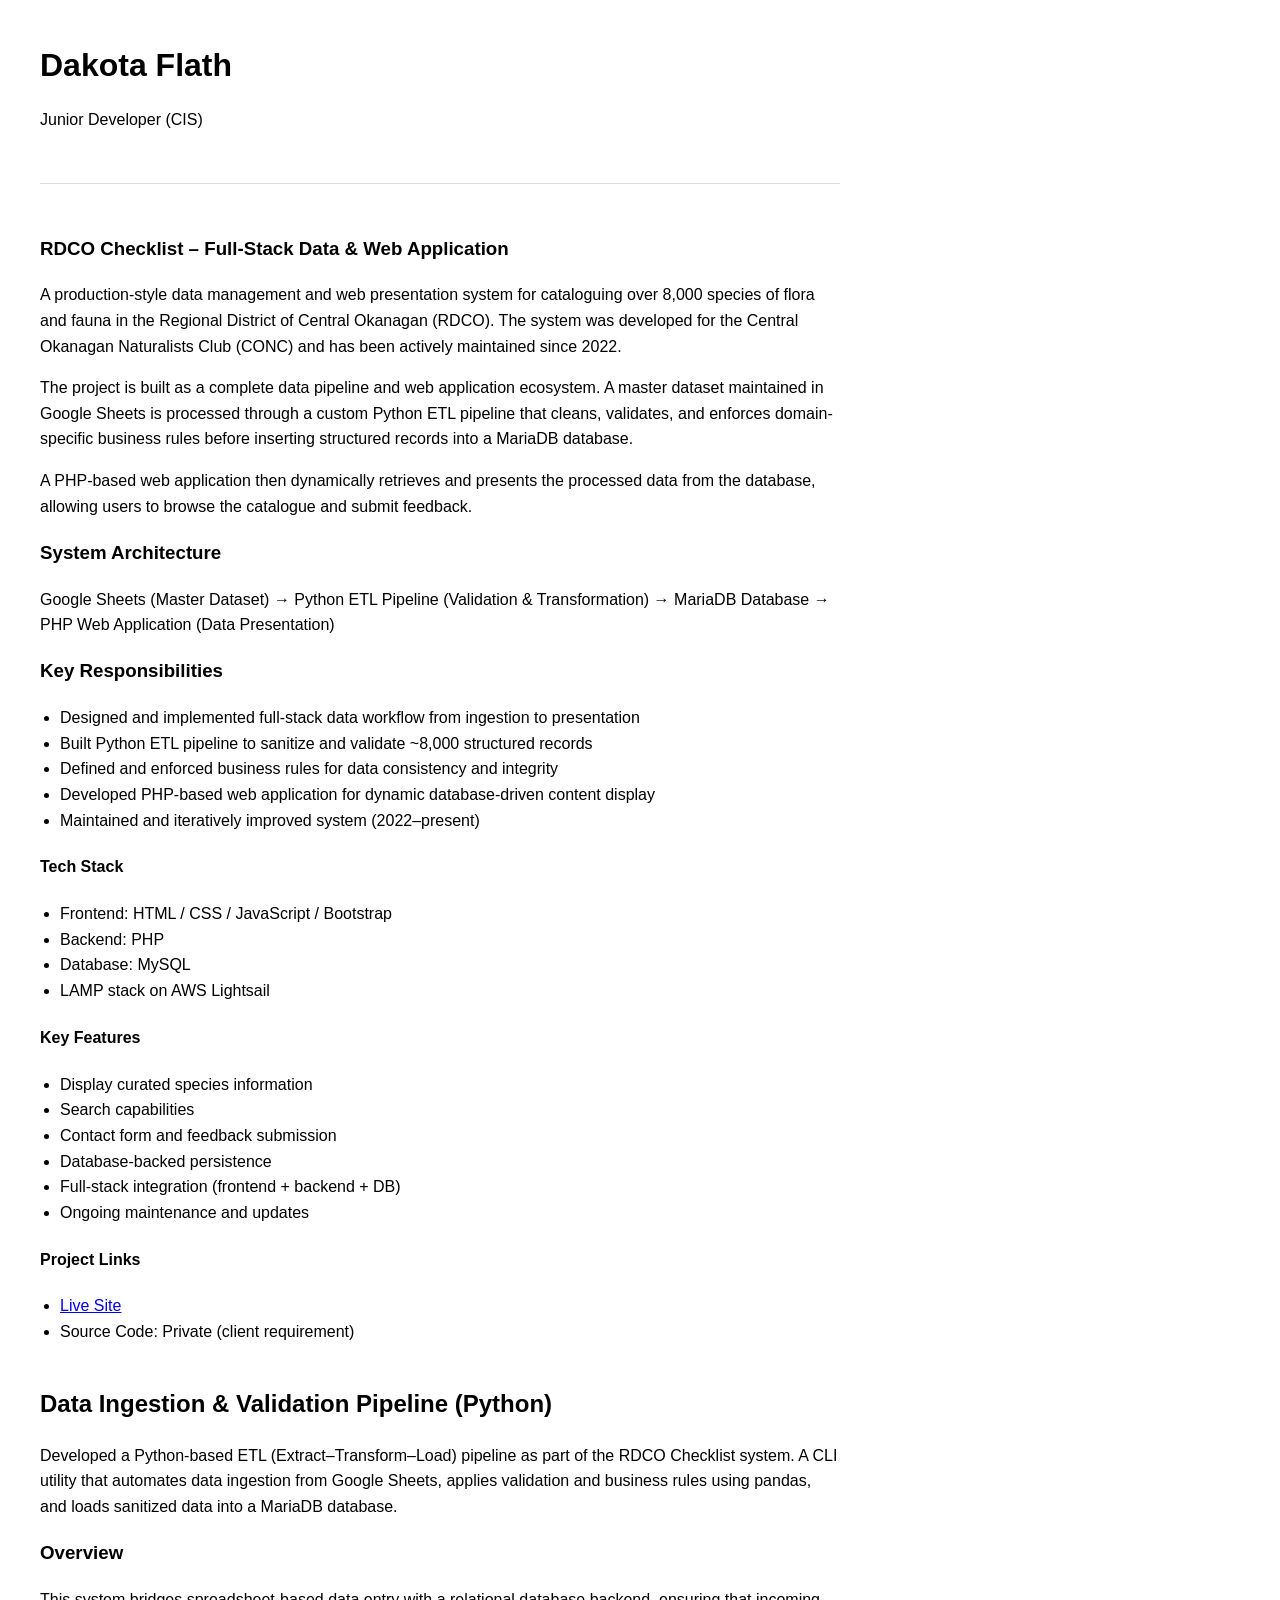
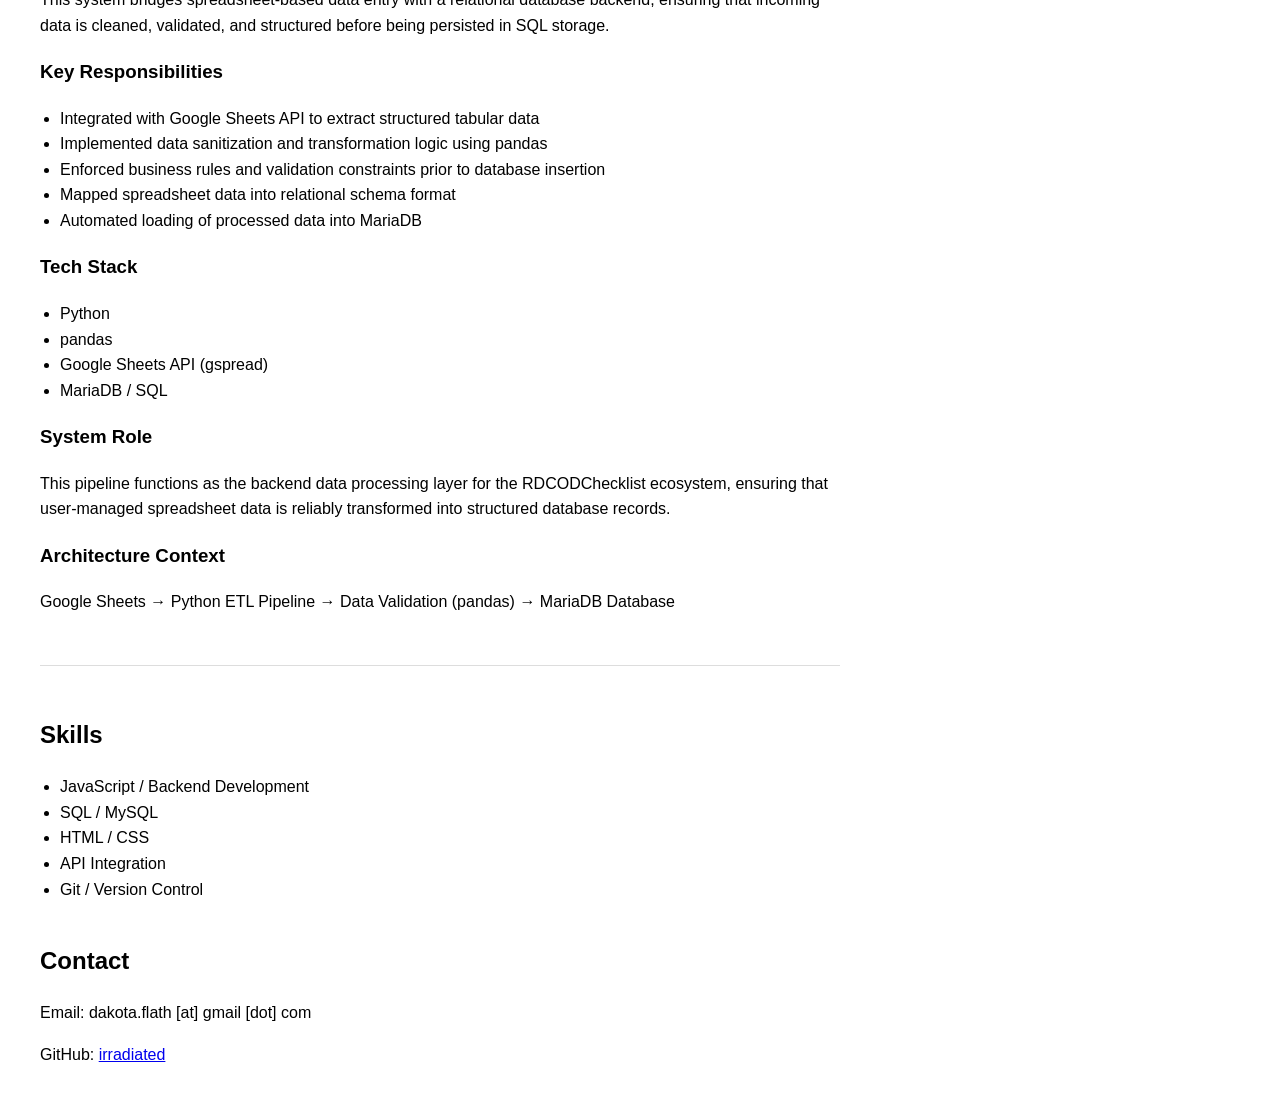
==== index.html @ 18d469a3 "Update index.html" ====
<!DOCTYPE html>
<html lang="en">
<head>
    <meta charset="UTF-8">
    <meta name="viewport" content="width=device-width, initial-scale=1.0">
    <title>Dakota Flath - Portfolio</title>
    <link rel="stylesheet" href="style.css">
</head>
<body>

<header>
    <h1>Dakota Flath</h1>
    <p>Junior Developer (CIS)</p>
</header>
<hr class="section-divider">
<section id="rdco-checklist">
    <h3>RDCO Checklist – Full-Stack Data & Web Application</h3>

    <p>
        A production-style data management and web presentation system for cataloguing over 8,000 species of flora and fauna
        in the Regional District of Central Okanagan (RDCO). The system was developed for the Central Okanagan Naturalists Club (CONC)
        and has been actively maintained since 2022.
    </p>

    <p>
        The project is built as a complete data pipeline and web application ecosystem. A master dataset maintained in Google Sheets
        is processed through a custom Python ETL pipeline that cleans, validates, and enforces domain-specific business rules before
        inserting structured records into a MariaDB database.
    </p>

    <p>
        A PHP-based web application then dynamically retrieves and presents the processed data from the database, allowing users
        to browse the catalogue and submit feedback.
    </p>

    <h3>System Architecture</h3>

    <p>
        Google Sheets (Master Dataset) → Python ETL Pipeline (Validation & Transformation) → MariaDB Database → PHP Web Application (Data Presentation)
    </p>

    <h3>Key Responsibilities</h3>

    <ul>
        <li>Designed and implemented full-stack data workflow from ingestion to presentation</li>
        <li>Built Python ETL pipeline to sanitize and validate ~8,000 structured records</li>
        <li>Defined and enforced business rules for data consistency and integrity</li>
        <li>Developed PHP-based web application for dynamic database-driven content display</li>
        <li>Maintained and iteratively improved system (2022–present)</li>
    </ul>

    <h4>Tech Stack</h4>
    <ul>
        <li>Frontend: HTML / CSS / JavaScript / Bootstrap</li>
        <li>Backend: PHP</li>
        <li>Database: MySQL</li>
        <li>LAMP stack on AWS Lightsail</li>
    </ul>

    <h4>Key Features</h4>
    <ul>
        <li>Display curated species information</li>
        <li>Search capabilities</li>
        <li>Contact form and feedback submission</li>
        <li>Database-backed persistence</li>
        <li>Full-stack integration (frontend + backend + DB)</li>
        <li>Ongoing maintenance and updates</li>
    </ul>

    <h4>Project Links</h4>
    <ul>
        <li><a href="https://rdcochecklist.info" target="_blank">Live Site</a></li>
        <li>Source Code: Private (client requirement)</li>
    </ul>
</section>

<section id="etl-project">
    <h2>Data Ingestion & Validation Pipeline (Python)</h2>

    <p>
        Developed a Python-based ETL (Extract–Transform–Load) pipeline as part of the RDCO Checklist system.
        A CLI utility that automates data ingestion from Google Sheets, applies validation and business rules using
        pandas, and loads sanitized data into a MariaDB database.
    </p>

    <h3>Overview</h3>
    <p>
        This system bridges spreadsheet-based data entry with a relational database backend, ensuring that
        incoming data is cleaned, validated, and structured before being persisted in SQL storage.
    </p>

    <h3>Key Responsibilities</h3>
    <ul>
        <li>Integrated with Google Sheets API to extract structured tabular data</li>
        <li>Implemented data sanitization and transformation logic using pandas</li>
        <li>Enforced business rules and validation constraints prior to database insertion</li>
        <li>Mapped spreadsheet data into relational schema format</li>
        <li>Automated loading of processed data into MariaDB</li>
    </ul>

    <h3>Tech Stack</h3>
    <ul>
        <li>Python</li>
        <li>pandas</li>
        <li>Google Sheets API (gspread)</li>
        <li>MariaDB / SQL</li>
    </ul>

    <h3>System Role</h3>
    <p>
        This pipeline functions as the backend data processing layer for the RDCODChecklist ecosystem,
        ensuring that user-managed spreadsheet data is reliably transformed into structured database records.
    </p>

    <h3>Architecture Context</h3>
    <p>
        Google Sheets → Python ETL Pipeline → Data Validation (pandas) → MariaDB Database
    </p>
</section>

<hr class="section-divider">

<section>
    <h2>Skills</h2>
    <ul>
        <li>JavaScript / Backend Development</li>
        <li>SQL / MySQL</li>
        <li>HTML / CSS</li>
        <li>API Integration</li>
        <li>Git / Version Control</li>
    </ul>
</section>

<section>
    <h2>Contact</h2>
    <p>Email: dakota.flath [at] gmail [dot] com</p>
    <p>GitHub: <a href="https://github.com/irradiated" target="_blank">irradiated</a></p>
</section>

</body>
</html>
---- style.css ----
body {
    font-family: Arial, sans-serif;
    margin: 40px;
    line-height: 1.6;
    max-width: 800px;
}

header {
    margin-bottom: 30px;
}

h1 {
    margin-bottom: 5px;
}

section {
    margin-bottom: 40px;
}

ul {
    padding-left: 20px;
}

.section-divider {
    border: none;
    border-top: 1px solid #ddd;
    margin: 50px 0;
}
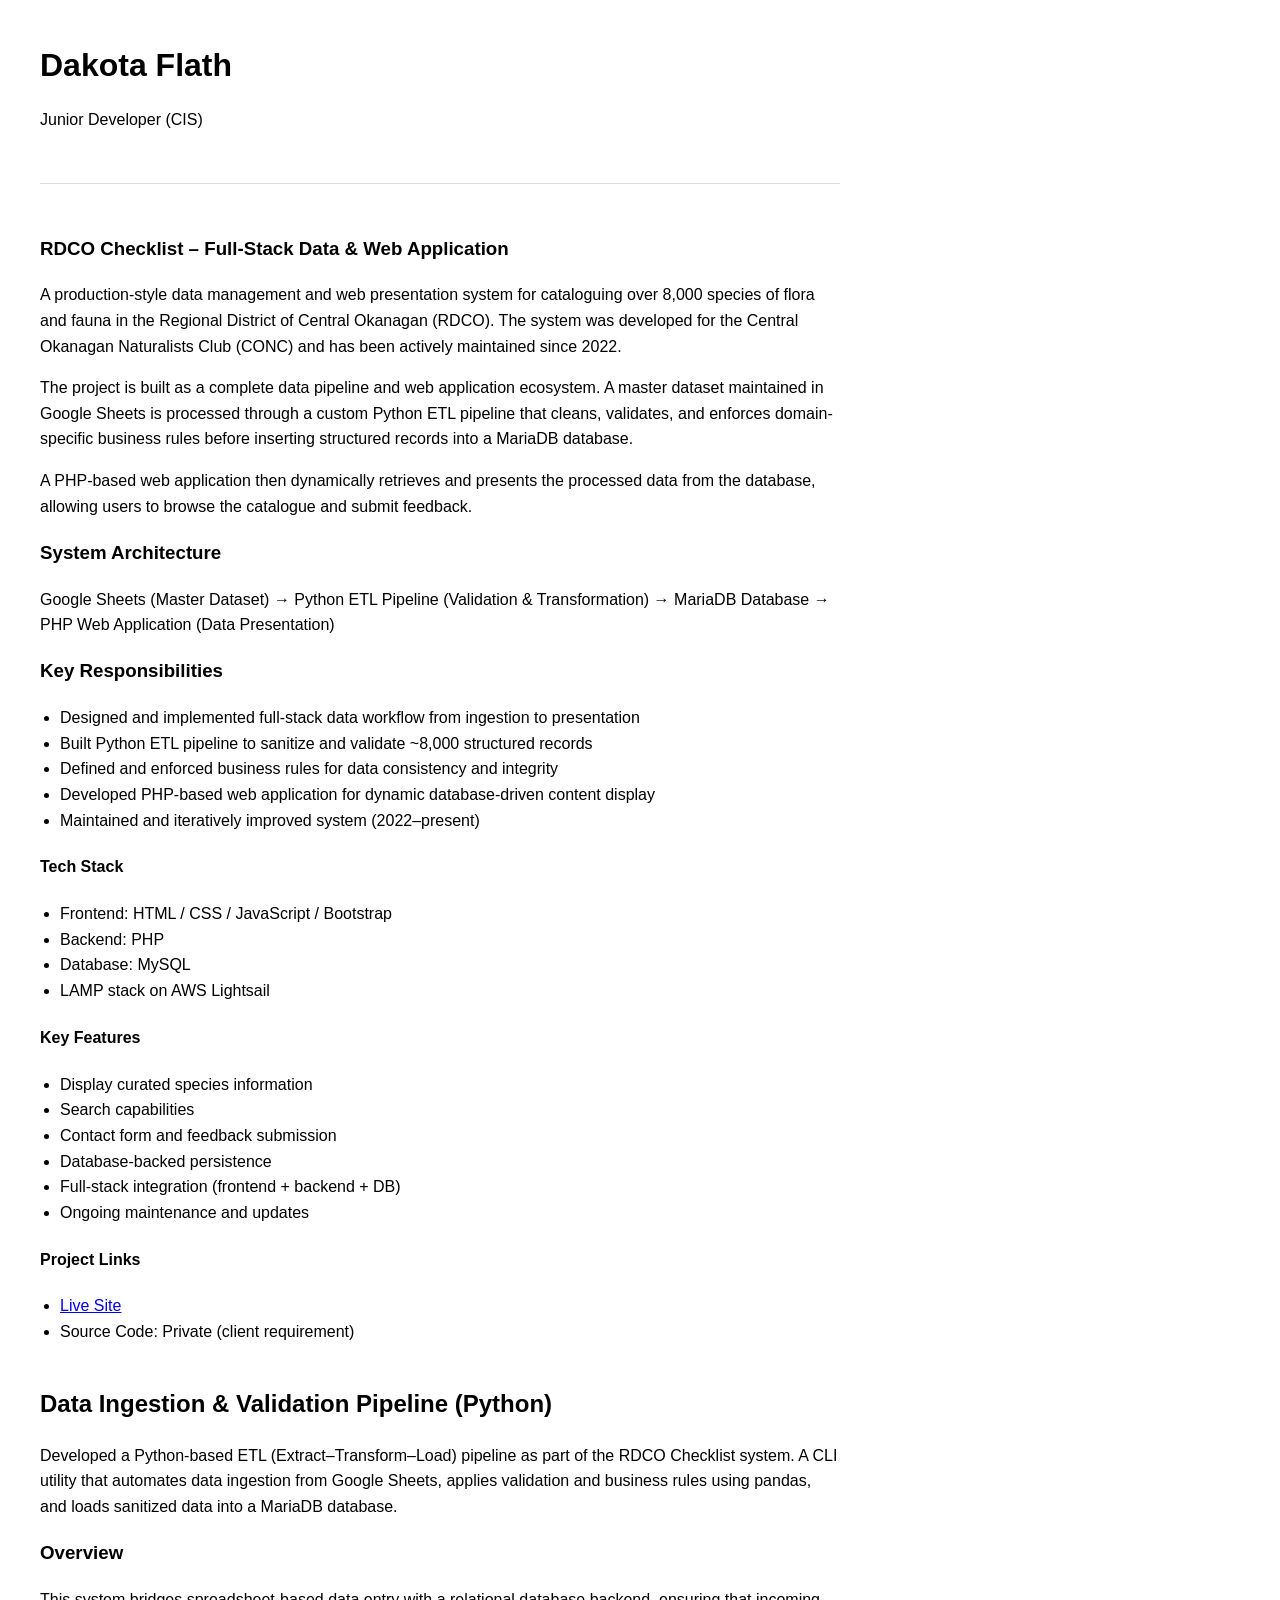
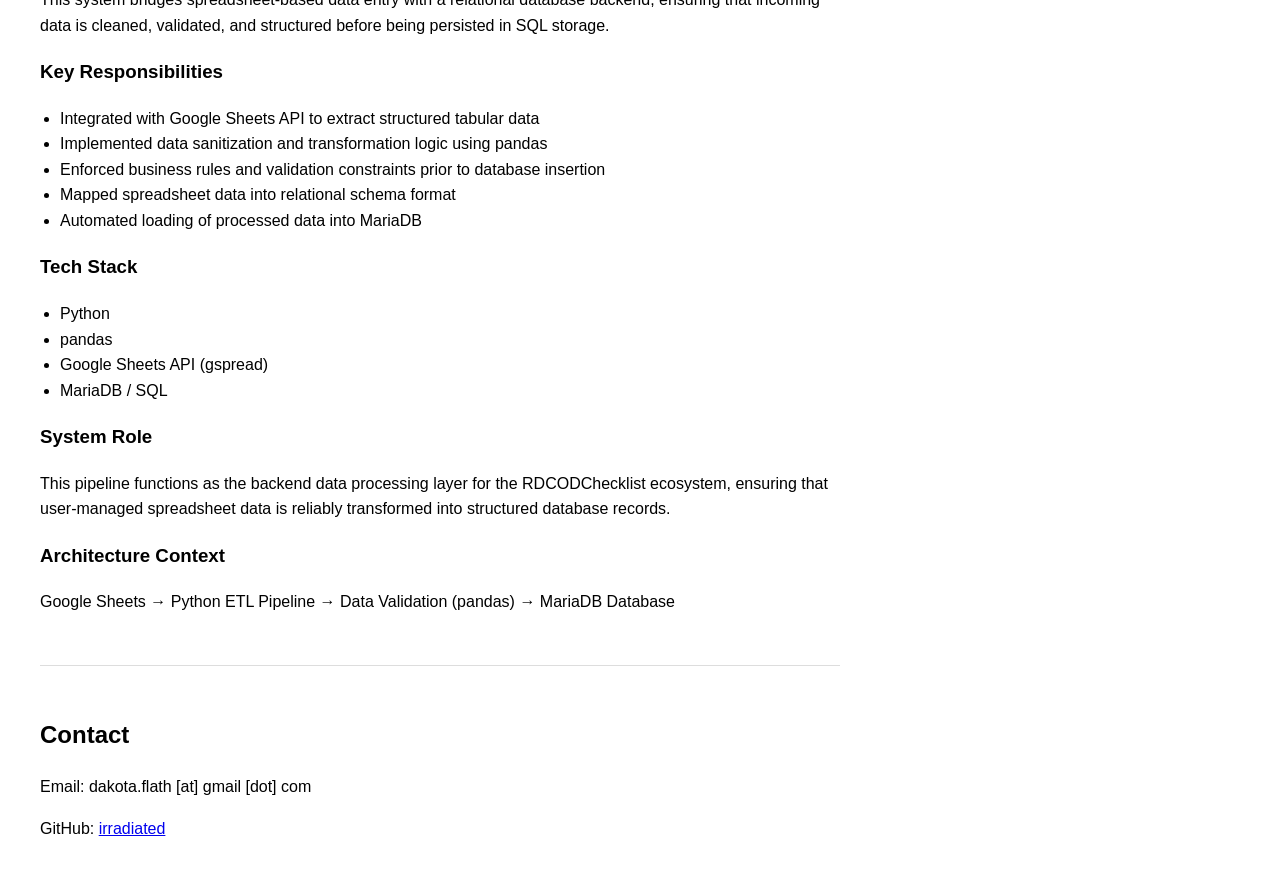
==== commit fa11bd16: "Update index.html" ====
--- a/index.html
+++ b/index.html
@@ -117,20 +117,7 @@
         Google Sheets → Python ETL Pipeline → Data Validation (pandas) → MariaDB Database
     </p>
 </section>
-
 <hr class="section-divider">
-
-<section>
-    <h2>Skills</h2>
-    <ul>
-        <li>JavaScript / Backend Development</li>
-        <li>SQL / MySQL</li>
-        <li>HTML / CSS</li>
-        <li>API Integration</li>
-        <li>Git / Version Control</li>
-    </ul>
-</section>
-
 <section>
     <h2>Contact</h2>
     <p>Email: dakota.flath [at] gmail [dot] com</p>
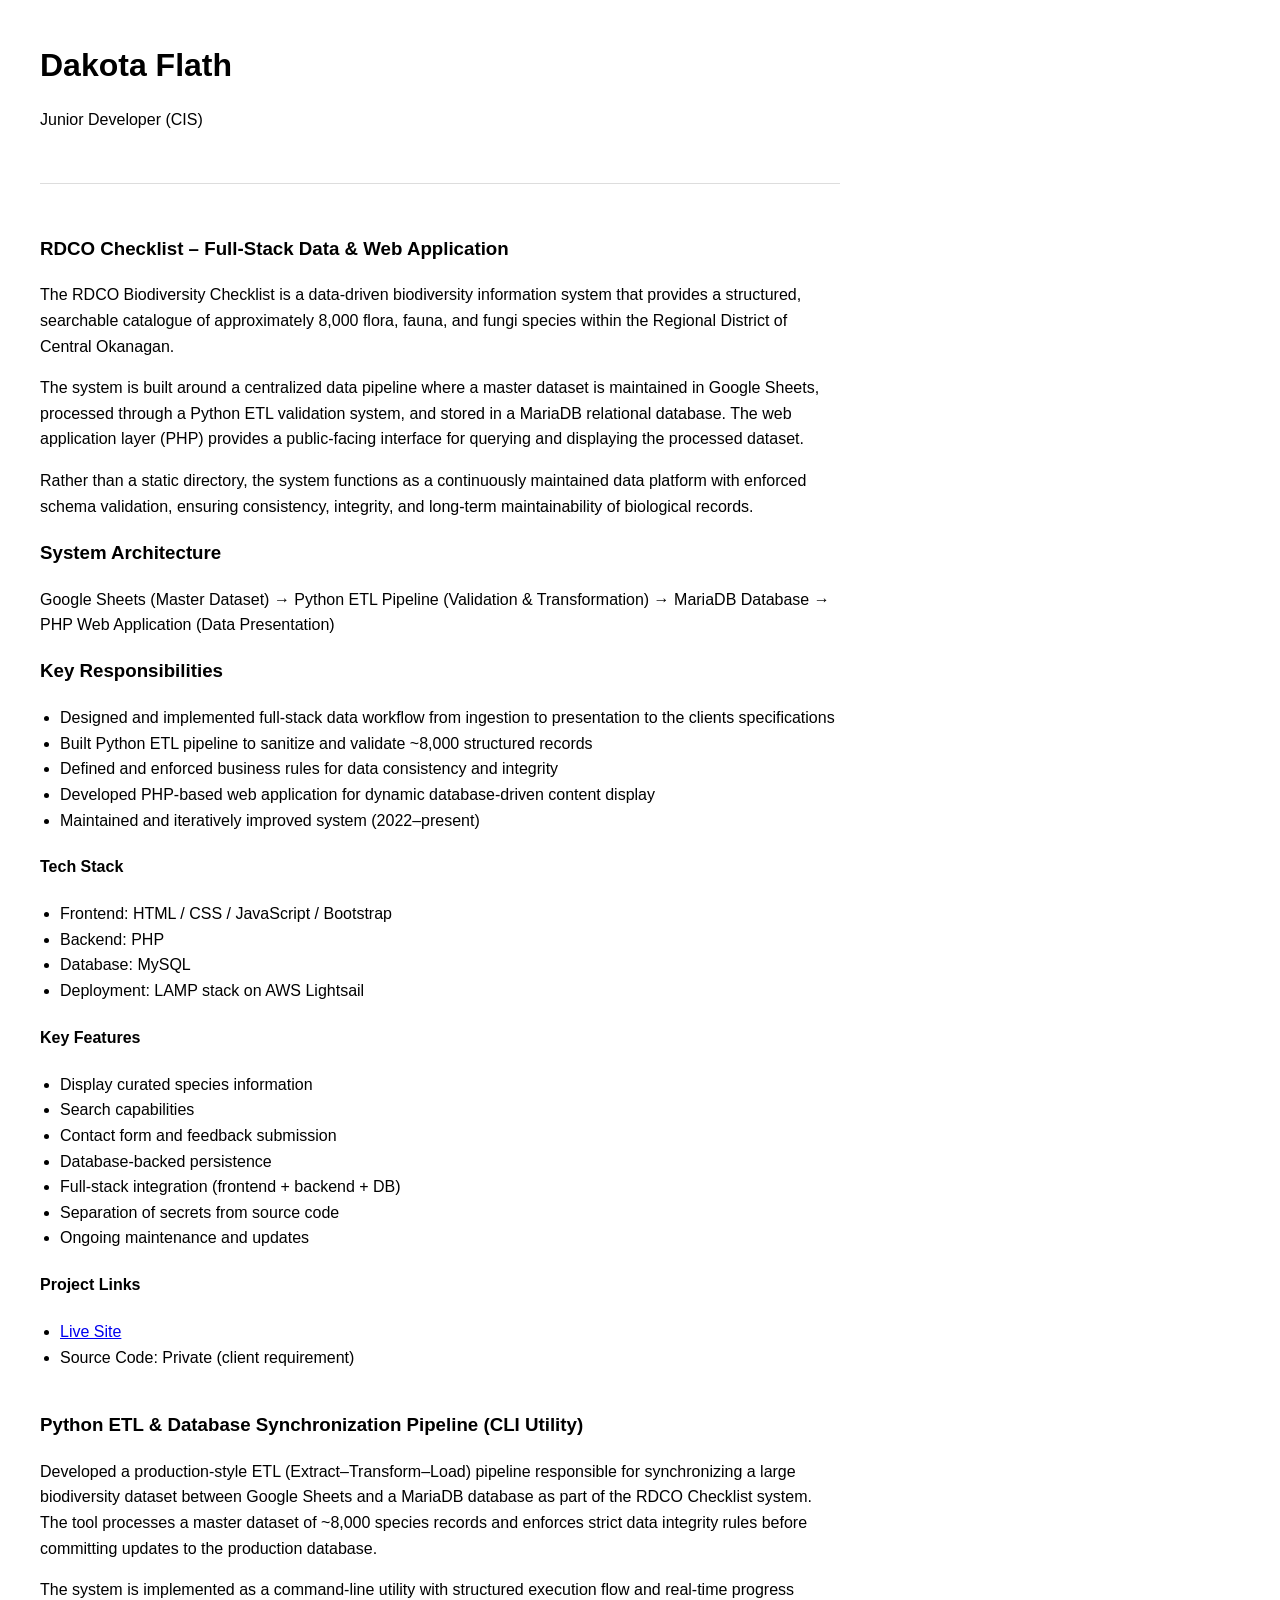
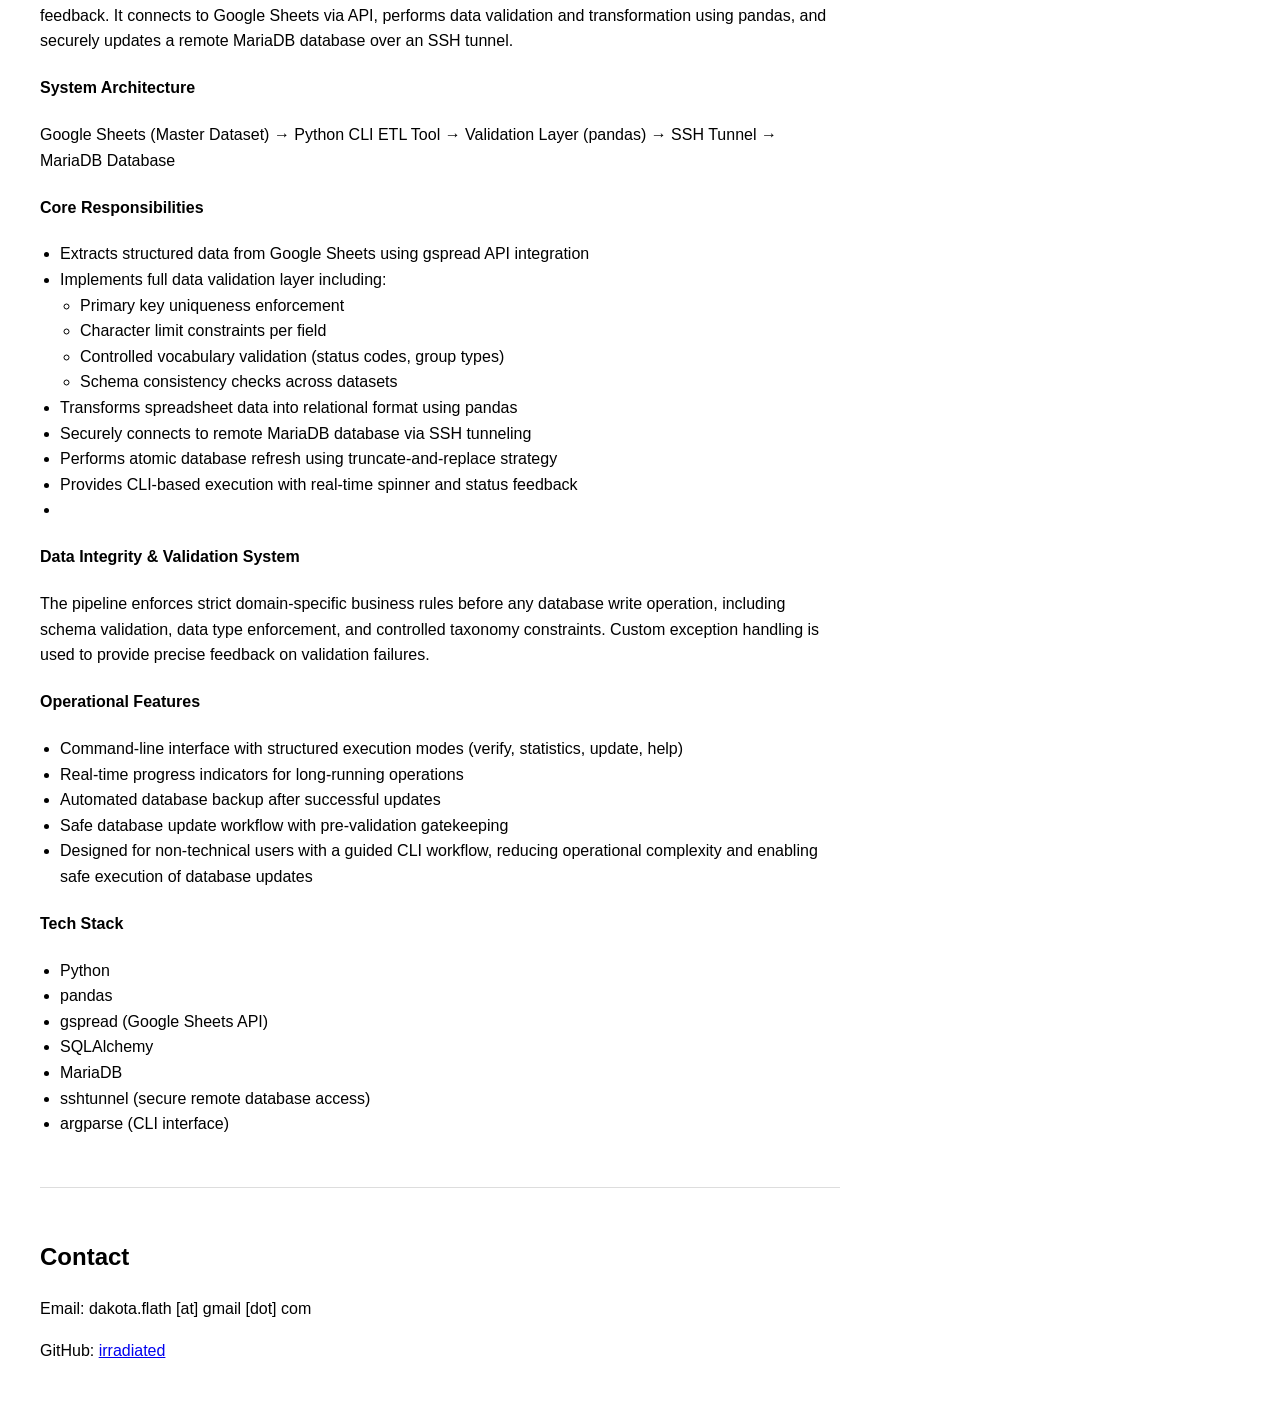
==== commit c089c03b: "Revise project description and expand ETL docs Rewrite and clarify the RDCO Checklist project overvi" ====
--- a/index.html
+++ b/index.html
@@ -17,20 +17,19 @@
     <h3>RDCO Checklist – Full-Stack Data & Web Application</h3>
 
     <p>
-        A production-style data management and web presentation system for cataloguing over 8,000 species of flora and fauna
-        in the Regional District of Central Okanagan (RDCO). The system was developed for the Central Okanagan Naturalists Club (CONC)
-        and has been actively maintained since 2022.
+        The RDCO Biodiversity Checklist is a data-driven biodiversity information system that provides a structured, searchable catalogue
+        of approximately 8,000 flora, fauna, and fungi species within the Regional District of Central Okanagan.
     </p>
 
     <p>
-        The project is built as a complete data pipeline and web application ecosystem. A master dataset maintained in Google Sheets
-        is processed through a custom Python ETL pipeline that cleans, validates, and enforces domain-specific business rules before
-        inserting structured records into a MariaDB database.
+        The system is built around a centralized data pipeline where a master dataset is maintained in Google Sheets,
+        processed through a Python ETL validation system, and stored in a MariaDB relational database.
+        The web application layer (PHP) provides a public-facing interface for querying and displaying the processed dataset.
     </p>
 
     <p>
-        A PHP-based web application then dynamically retrieves and presents the processed data from the database, allowing users
-        to browse the catalogue and submit feedback.
+        Rather than a static directory, the system functions as a continuously maintained data platform with enforced
+        schema validation, ensuring consistency, integrity, and long-term maintainability of biological records.
     </p>
 
     <h3>System Architecture</h3>
@@ -42,7 +41,7 @@
     <h3>Key Responsibilities</h3>
 
     <ul>
-        <li>Designed and implemented full-stack data workflow from ingestion to presentation</li>
+        <li>Designed and implemented full-stack data workflow from ingestion to presentation to the clients specifications</li>
         <li>Built Python ETL pipeline to sanitize and validate ~8,000 structured records</li>
         <li>Defined and enforced business rules for data consistency and integrity</li>
         <li>Developed PHP-based web application for dynamic database-driven content display</li>
@@ -54,7 +53,7 @@
         <li>Frontend: HTML / CSS / JavaScript / Bootstrap</li>
         <li>Backend: PHP</li>
         <li>Database: MySQL</li>
-        <li>LAMP stack on AWS Lightsail</li>
+        <li>Deployment: LAMP stack on AWS Lightsail</li>
     </ul>
 
     <h4>Key Features</h4>
@@ -64,6 +63,7 @@
         <li>Contact form and feedback submission</li>
         <li>Database-backed persistence</li>
         <li>Full-stack integration (frontend + backend + DB)</li>
+        <li>Separation of secrets from source code</li>
         <li>Ongoing maintenance and updates</li>
     </ul>
 
@@ -74,49 +74,69 @@
     </ul>
 </section>
 
-<section id="etl-project">
-    <h2>Data Ingestion & Validation Pipeline (Python)</h2>
+<h3>Python ETL & Database Synchronization Pipeline (CLI Utility)</h3>
 
-    <p>
-        Developed a Python-based ETL (Extract–Transform–Load) pipeline as part of the RDCO Checklist system.
-        A CLI utility that automates data ingestion from Google Sheets, applies validation and business rules using
-        pandas, and loads sanitized data into a MariaDB database.
-    </p>
+<p>
+    Developed a production-style ETL (Extract–Transform–Load) pipeline responsible for synchronizing a
+    large biodiversity dataset between Google Sheets and a MariaDB database as part of the RDCO Checklist system.
+    The tool processes a master dataset of ~8,000 species records and enforces strict data integrity rules
+    before committing updates to the production database.
+</p>
 
-    <h3>Overview</h3>
-    <p>
-        This system bridges spreadsheet-based data entry with a relational database backend, ensuring that
-        incoming data is cleaned, validated, and structured before being persisted in SQL storage.
-    </p>
+<p>
+    The system is implemented as a command-line utility with structured execution flow and real-time progress feedback.
+    It connects to Google Sheets via API, performs data validation and transformation using pandas, and securely
+    updates a remote MariaDB database over an SSH tunnel.
+</p>
 
-    <h3>Key Responsibilities</h3>
+<h4>System Architecture</h4>
+<p>
+    Google Sheets (Master Dataset) → Python CLI ETL Tool → Validation Layer (pandas) → SSH Tunnel → MariaDB Database
+</p>
+
+<h4>Core Responsibilities</h4>
+<ul>
+    <li>Extracts structured data from Google Sheets using gspread API integration</li>
+    <li>Implements full data validation layer including:</li>
     <ul>
-        <li>Integrated with Google Sheets API to extract structured tabular data</li>
-        <li>Implemented data sanitization and transformation logic using pandas</li>
-        <li>Enforced business rules and validation constraints prior to database insertion</li>
-        <li>Mapped spreadsheet data into relational schema format</li>
-        <li>Automated loading of processed data into MariaDB</li>
+        <li>Primary key uniqueness enforcement</li>
+        <li>Character limit constraints per field</li>
+        <li>Controlled vocabulary validation (status codes, group types)</li>
+        <li>Schema consistency checks across datasets</li>
     </ul>
+    <li>Transforms spreadsheet data into relational format using pandas</li>
+    <li>Securely connects to remote MariaDB database via SSH tunneling</li>
+    <li>Performs atomic database refresh using truncate-and-replace strategy</li>
+    <li>Provides CLI-based execution with real-time spinner and status feedback</li>
+    <li></li>
+</ul>
 
-    <h3>Tech Stack</h3>
-    <ul>
-        <li>Python</li>
-        <li>pandas</li>
-        <li>Google Sheets API (gspread)</li>
-        <li>MariaDB / SQL</li>
-    </ul>
+<h4>Data Integrity & Validation System</h4>
+<p>
+    The pipeline enforces strict domain-specific business rules before any database write operation,
+    including schema validation, data type enforcement, and controlled taxonomy constraints.
+    Custom exception handling is used to provide precise feedback on validation failures.
+</p>
 
-    <h3>System Role</h3>
-    <p>
-        This pipeline functions as the backend data processing layer for the RDCODChecklist ecosystem,
-        ensuring that user-managed spreadsheet data is reliably transformed into structured database records.
-    </p>
+<h4>Operational Features</h4>
+<ul>
+    <li>Command-line interface with structured execution modes (verify, statistics, update, help)</li>
+    <li>Real-time progress indicators for long-running operations</li>
+    <li>Automated database backup after successful updates</li>
+    <li>Safe database update workflow with pre-validation gatekeeping</li>
+    <li>Designed for non-technical users with a guided CLI workflow, reducing operational complexity and enabling safe execution of database updates</li>
+</ul>
 
-    <h3>Architecture Context</h3>
-    <p>
-        Google Sheets → Python ETL Pipeline → Data Validation (pandas) → MariaDB Database
-    </p>
-</section>
+<h4>Tech Stack</h4>
+<ul>
+    <li>Python</li>
+    <li>pandas</li>
+    <li>gspread (Google Sheets API)</li>
+    <li>SQLAlchemy</li>
+    <li>MariaDB</li>
+    <li>sshtunnel (secure remote database access)</li>
+    <li>argparse (CLI interface)</li>
+</ul>
 <hr class="section-divider">
 <section>
     <h2>Contact</h2>
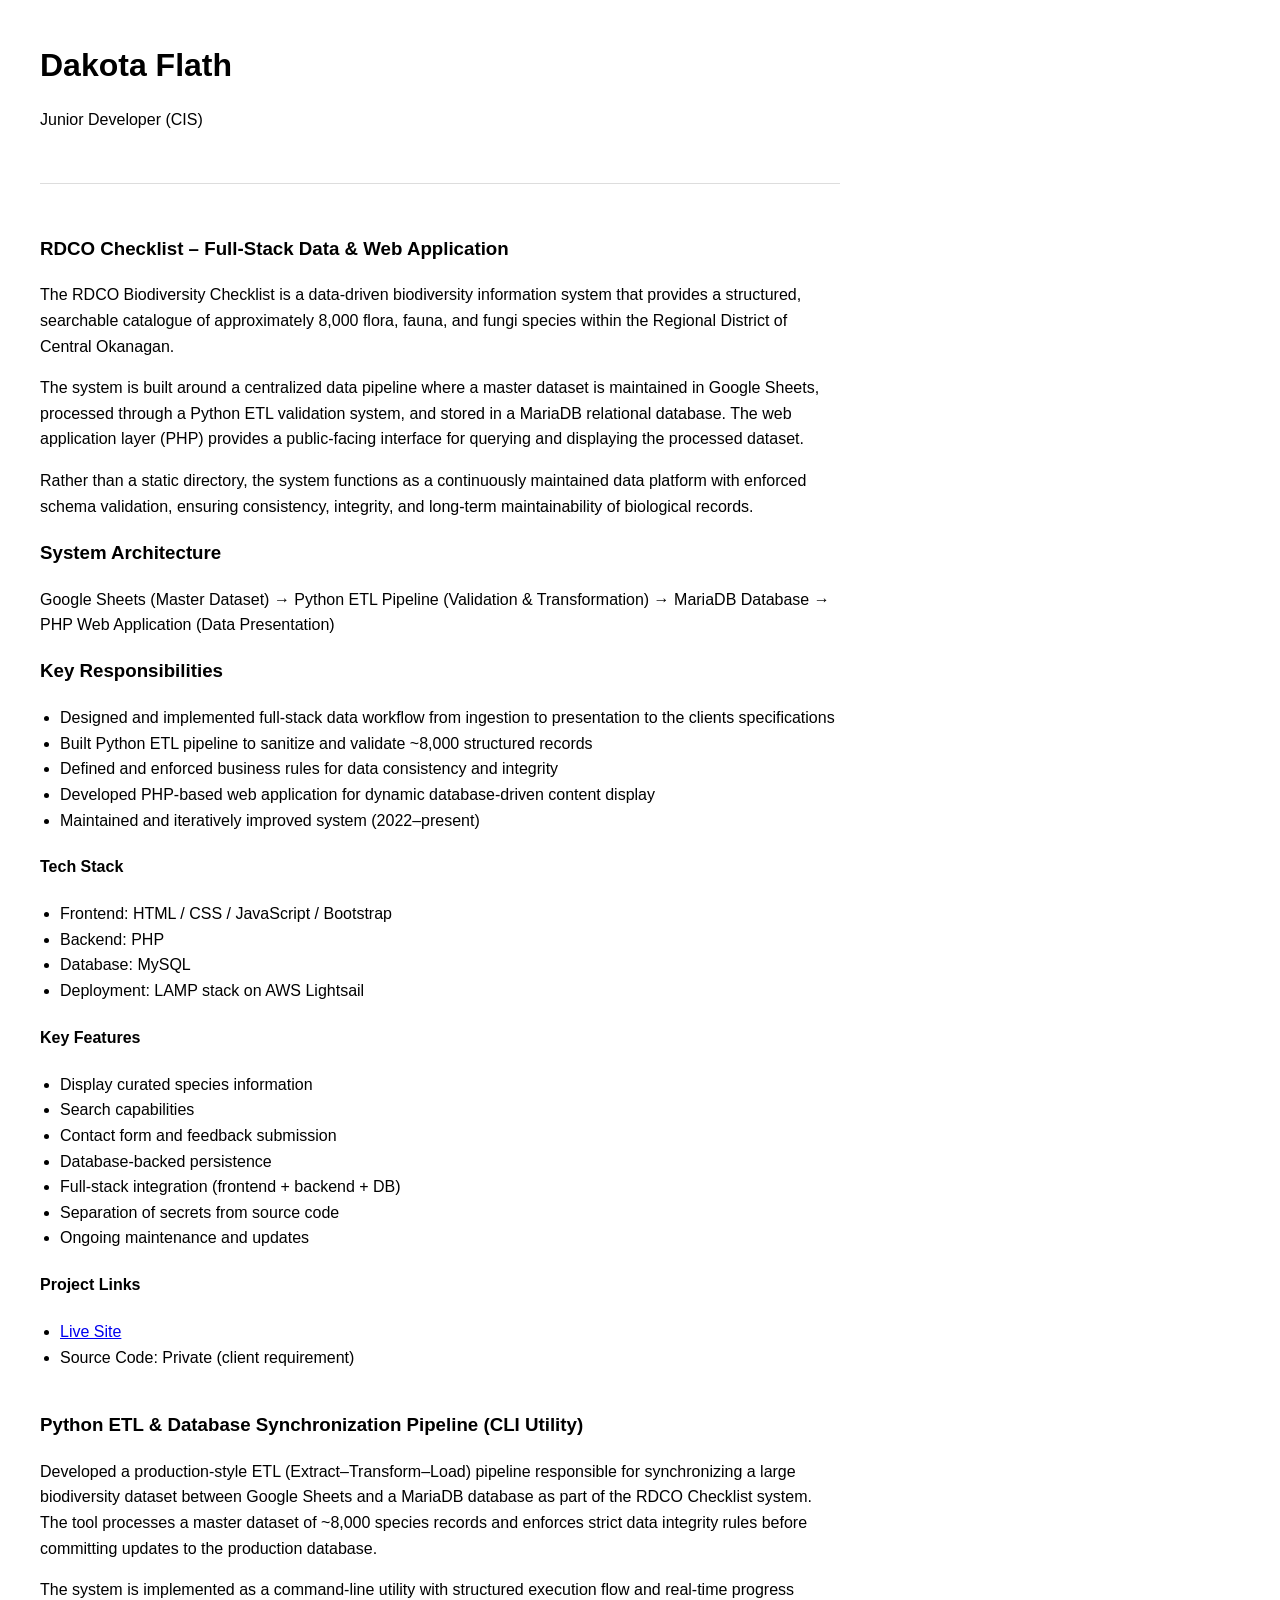
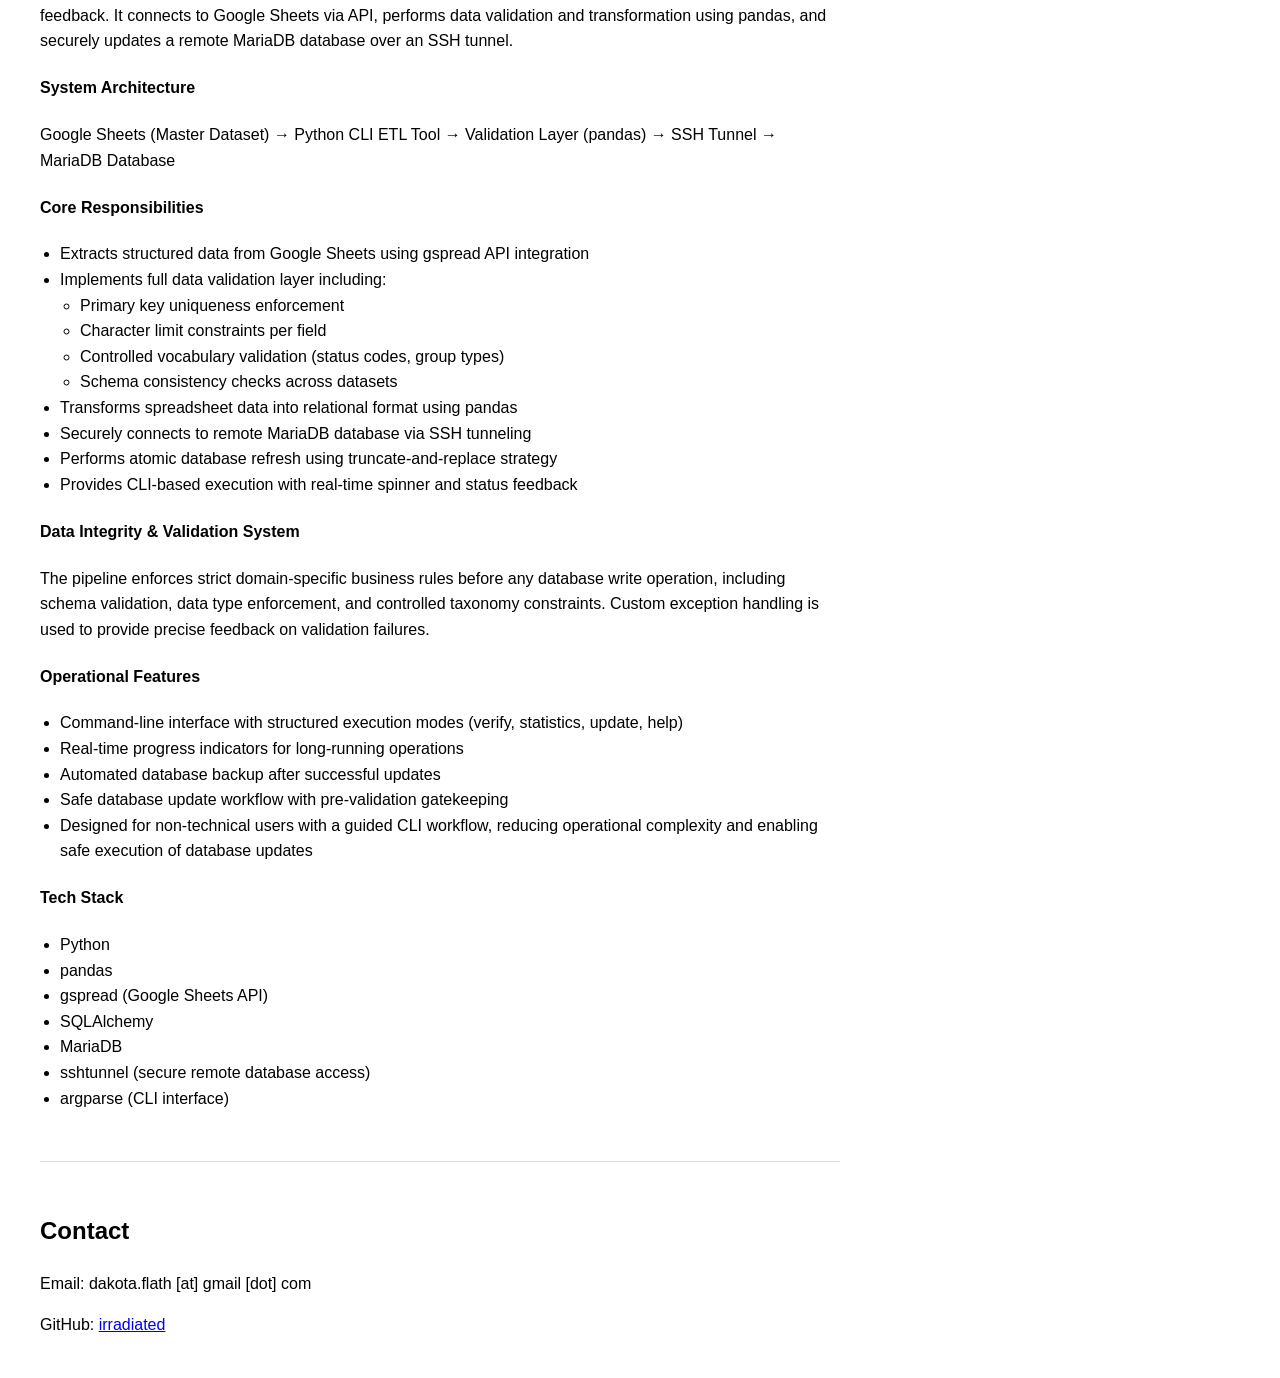
==== commit e0edb5d0: "Update index.html" ====
--- a/index.html
+++ b/index.html
@@ -108,7 +108,6 @@
     <li>Securely connects to remote MariaDB database via SSH tunneling</li>
     <li>Performs atomic database refresh using truncate-and-replace strategy</li>
     <li>Provides CLI-based execution with real-time spinner and status feedback</li>
-    <li></li>
 </ul>
 
 <h4>Data Integrity & Validation System</h4>
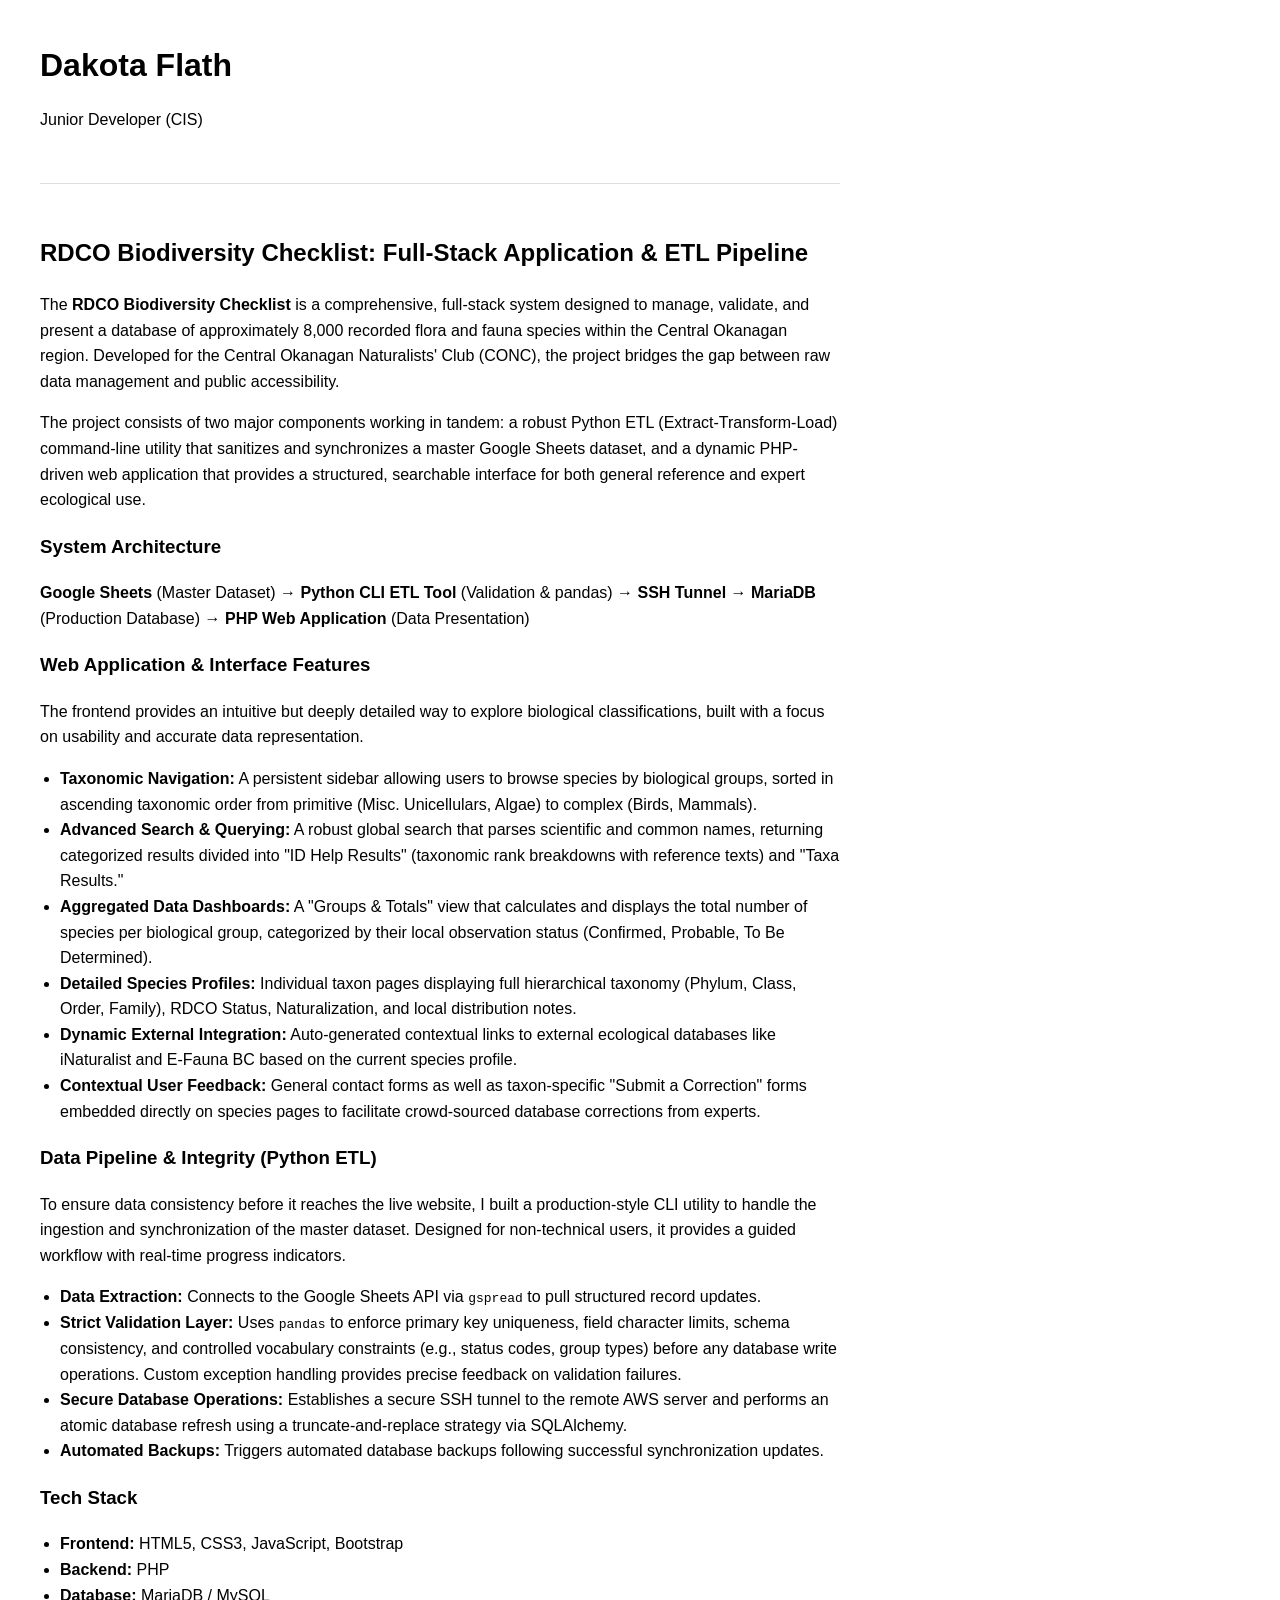
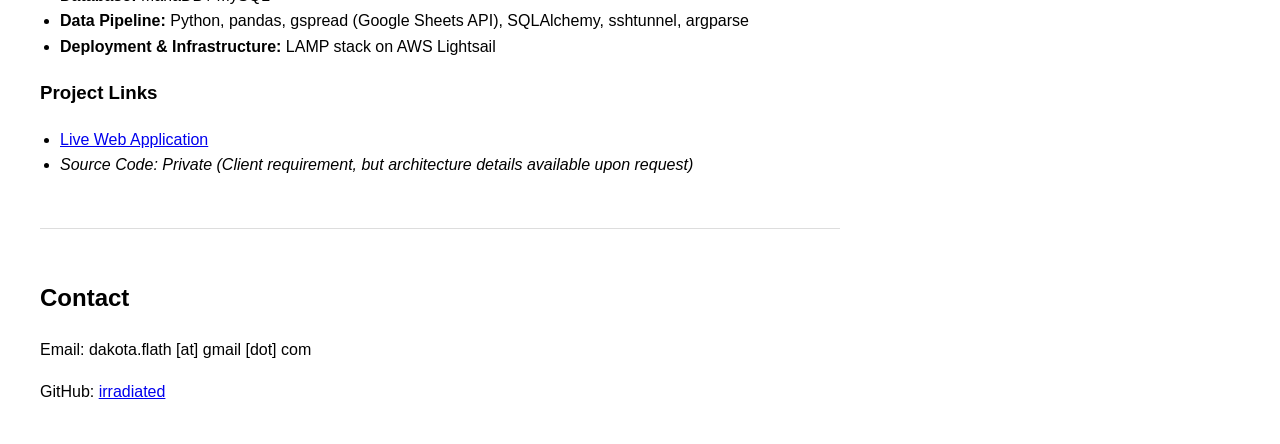
==== commit 55ba023f: "Revise index.html content and add index3.html Revamped index.html: reorganized and expanded the RDCO" ====
--- a/index.html
+++ b/index.html
@@ -13,131 +13,66 @@
     <p>Junior Developer (CIS)</p>
 </header>
 <hr class="section-divider">
+
 <section id="rdco-checklist">
-    <h3>RDCO Checklist – Full-Stack Data & Web Application</h3>
+    <h2>RDCO Biodiversity Checklist: Full-Stack Application & ETL Pipeline</h2>
 
     <p>
-        The RDCO Biodiversity Checklist is a data-driven biodiversity information system that provides a structured, searchable catalogue
-        of approximately 8,000 flora, fauna, and fungi species within the Regional District of Central Okanagan.
+        The <strong>RDCO Biodiversity Checklist</strong> is a comprehensive, full-stack system designed to manage, validate, and present a database of approximately 8,000 recorded flora and fauna species within the Central Okanagan region. Developed for the Central Okanagan Naturalists' Club (CONC), the project bridges the gap between raw data management and public accessibility.
     </p>
 
     <p>
-        The system is built around a centralized data pipeline where a master dataset is maintained in Google Sheets,
-        processed through a Python ETL validation system, and stored in a MariaDB relational database.
-        The web application layer (PHP) provides a public-facing interface for querying and displaying the processed dataset.
-    </p>
-
-    <p>
-        Rather than a static directory, the system functions as a continuously maintained data platform with enforced
-        schema validation, ensuring consistency, integrity, and long-term maintainability of biological records.
+        The project consists of two major components working in tandem: a robust Python ETL (Extract-Transform-Load) command-line utility that sanitizes and synchronizes a master Google Sheets dataset, and a dynamic PHP-driven web application that provides a structured, searchable interface for both general reference and expert ecological use.
     </p>
 
     <h3>System Architecture</h3>
-
     <p>
-        Google Sheets (Master Dataset) → Python ETL Pipeline (Validation & Transformation) → MariaDB Database → PHP Web Application (Data Presentation)
+        <strong>Google Sheets</strong> (Master Dataset) → <strong>Python CLI ETL Tool</strong> (Validation & pandas) → <strong>SSH Tunnel</strong> → <strong>MariaDB</strong> (Production Database) → <strong>PHP Web Application</strong> (Data Presentation)
     </p>
 
-    <h3>Key Responsibilities</h3>
-
+    <h3>Web Application & Interface Features</h3>
+    <p>
+        The frontend provides an intuitive but deeply detailed way to explore biological classifications, built with a focus on usability and accurate data representation.
+    </p>
     <ul>
-        <li>Designed and implemented full-stack data workflow from ingestion to presentation to the clients specifications</li>
-        <li>Built Python ETL pipeline to sanitize and validate ~8,000 structured records</li>
-        <li>Defined and enforced business rules for data consistency and integrity</li>
-        <li>Developed PHP-based web application for dynamic database-driven content display</li>
-        <li>Maintained and iteratively improved system (2022–present)</li>
+        <li><strong>Taxonomic Navigation:</strong> A persistent sidebar allowing users to browse species by biological groups, sorted in ascending taxonomic order from primitive (Misc. Unicellulars, Algae) to complex (Birds, Mammals).</li>
+        <li><strong>Advanced Search & Querying:</strong> A robust global search that parses scientific and common names, returning categorized results divided into "ID Help Results" (taxonomic rank breakdowns with reference texts) and "Taxa Results."</li>
+        <li><strong>Aggregated Data Dashboards:</strong> A "Groups & Totals" view that calculates and displays the total number of species per biological group, categorized by their local observation status (Confirmed, Probable, To Be Determined).</li>
+        <li><strong>Detailed Species Profiles:</strong> Individual taxon pages displaying full hierarchical taxonomy (Phylum, Class, Order, Family), RDCO Status, Naturalization, and local distribution notes.</li>
+        <li><strong>Dynamic External Integration:</strong> Auto-generated contextual links to external ecological databases like iNaturalist and E-Fauna BC based on the current species profile.</li>
+        <li><strong>Contextual User Feedback:</strong> General contact forms as well as taxon-specific "Submit a Correction" forms embedded directly on species pages to facilitate crowd-sourced database corrections from experts.</li>
     </ul>
 
-    <h4>Tech Stack</h4>
+    <h3>Data Pipeline & Integrity (Python ETL)</h3>
+    <p>
+        To ensure data consistency before it reaches the live website, I built a production-style CLI utility to handle the ingestion and synchronization of the master dataset. Designed for non-technical users, it provides a guided workflow with real-time progress indicators.
+    </p>
     <ul>
-        <li>Frontend: HTML / CSS / JavaScript / Bootstrap</li>
-        <li>Backend: PHP</li>
-        <li>Database: MySQL</li>
-        <li>Deployment: LAMP stack on AWS Lightsail</li>
+        <li><strong>Data Extraction:</strong> Connects to the Google Sheets API via <code>gspread</code> to pull structured record updates.</li>
+        <li><strong>Strict Validation Layer:</strong> Uses <code>pandas</code> to enforce primary key uniqueness, field character limits, schema consistency, and controlled vocabulary constraints (e.g., status codes, group types) before any database write operations. Custom exception handling provides precise feedback on validation failures.</li>
+        <li><strong>Secure Database Operations:</strong> Establishes a secure SSH tunnel to the remote AWS server and performs an atomic database refresh using a truncate-and-replace strategy via SQLAlchemy.</li>
+        <li><strong>Automated Backups:</strong> Triggers automated database backups following successful synchronization updates.</li>
     </ul>
 
-    <h4>Key Features</h4>
+    <h3>Tech Stack</h3>
     <ul>
-        <li>Display curated species information</li>
-        <li>Search capabilities</li>
-        <li>Contact form and feedback submission</li>
-        <li>Database-backed persistence</li>
-        <li>Full-stack integration (frontend + backend + DB)</li>
-        <li>Separation of secrets from source code</li>
-        <li>Ongoing maintenance and updates</li>
+        <li><strong>Frontend:</strong> HTML5, CSS3, JavaScript, Bootstrap</li>
+        <li><strong>Backend:</strong> PHP</li>
+        <li><strong>Database:</strong> MariaDB / MySQL</li>
+        <li><strong>Data Pipeline:</strong> Python, pandas, gspread (Google Sheets API), SQLAlchemy, sshtunnel, argparse</li>
+        <li><strong>Deployment & Infrastructure:</strong> LAMP stack on AWS Lightsail</li>
     </ul>
 
-    <h4>Project Links</h4>
+    <h3>Project Links</h3>
     <ul>
-        <li><a href="https://rdcochecklist.info" target="_blank">Live Site</a></li>
-        <li>Source Code: Private (client requirement)</li>
+        <li><a href="https://rdcochecklist.info" target="_blank">Live Web Application</a></li>
+        <li><em>Source Code: Private (Client requirement, but architecture details available upon request)</em></li>
     </ul>
 </section>
 
-<h3>Python ETL & Database Synchronization Pipeline (CLI Utility)</h3>
+<hr class="section-divider">
 
-<p>
-    Developed a production-style ETL (Extract–Transform–Load) pipeline responsible for synchronizing a
-    large biodiversity dataset between Google Sheets and a MariaDB database as part of the RDCO Checklist system.
-    The tool processes a master dataset of ~8,000 species records and enforces strict data integrity rules
-    before committing updates to the production database.
-</p>
-
-<p>
-    The system is implemented as a command-line utility with structured execution flow and real-time progress feedback.
-    It connects to Google Sheets via API, performs data validation and transformation using pandas, and securely
-    updates a remote MariaDB database over an SSH tunnel.
-</p>
-
-<h4>System Architecture</h4>
-<p>
-    Google Sheets (Master Dataset) → Python CLI ETL Tool → Validation Layer (pandas) → SSH Tunnel → MariaDB Database
-</p>
-
-<h4>Core Responsibilities</h4>
-<ul>
-    <li>Extracts structured data from Google Sheets using gspread API integration</li>
-    <li>Implements full data validation layer including:</li>
-    <ul>
-        <li>Primary key uniqueness enforcement</li>
-        <li>Character limit constraints per field</li>
-        <li>Controlled vocabulary validation (status codes, group types)</li>
-        <li>Schema consistency checks across datasets</li>
-    </ul>
-    <li>Transforms spreadsheet data into relational format using pandas</li>
-    <li>Securely connects to remote MariaDB database via SSH tunneling</li>
-    <li>Performs atomic database refresh using truncate-and-replace strategy</li>
-    <li>Provides CLI-based execution with real-time spinner and status feedback</li>
-</ul>
-
-<h4>Data Integrity & Validation System</h4>
-<p>
-    The pipeline enforces strict domain-specific business rules before any database write operation,
-    including schema validation, data type enforcement, and controlled taxonomy constraints.
-    Custom exception handling is used to provide precise feedback on validation failures.
-</p>
-
-<h4>Operational Features</h4>
-<ul>
-    <li>Command-line interface with structured execution modes (verify, statistics, update, help)</li>
-    <li>Real-time progress indicators for long-running operations</li>
-    <li>Automated database backup after successful updates</li>
-    <li>Safe database update workflow with pre-validation gatekeeping</li>
-    <li>Designed for non-technical users with a guided CLI workflow, reducing operational complexity and enabling safe execution of database updates</li>
-</ul>
-
-<h4>Tech Stack</h4>
-<ul>
-    <li>Python</li>
-    <li>pandas</li>
-    <li>gspread (Google Sheets API)</li>
-    <li>SQLAlchemy</li>
-    <li>MariaDB</li>
-    <li>sshtunnel (secure remote database access)</li>
-    <li>argparse (CLI interface)</li>
-</ul>
-<hr class="section-divider">
-<section>
+<section id="contact">
     <h2>Contact</h2>
     <p>Email: dakota.flath [at] gmail [dot] com</p>
     <p>GitHub: <a href="https://github.com/irradiated" target="_blank">irradiated</a></p>
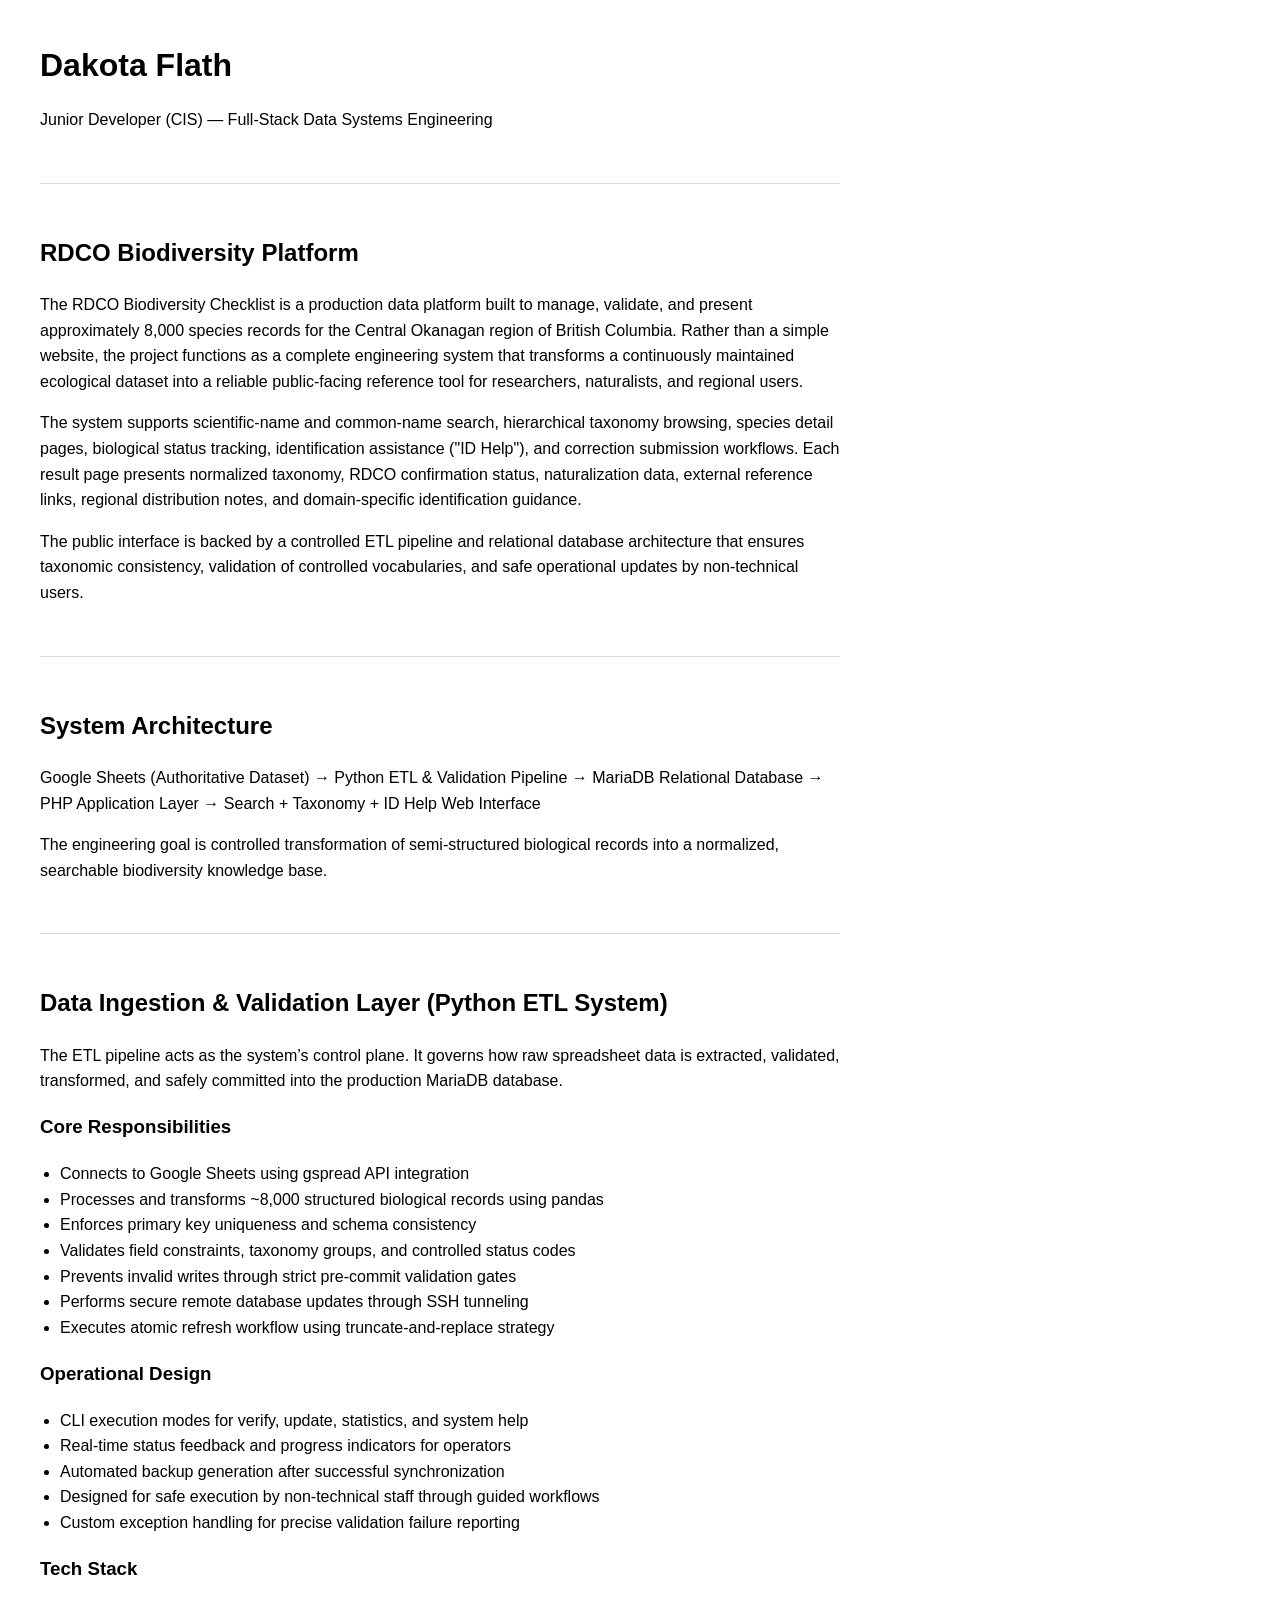
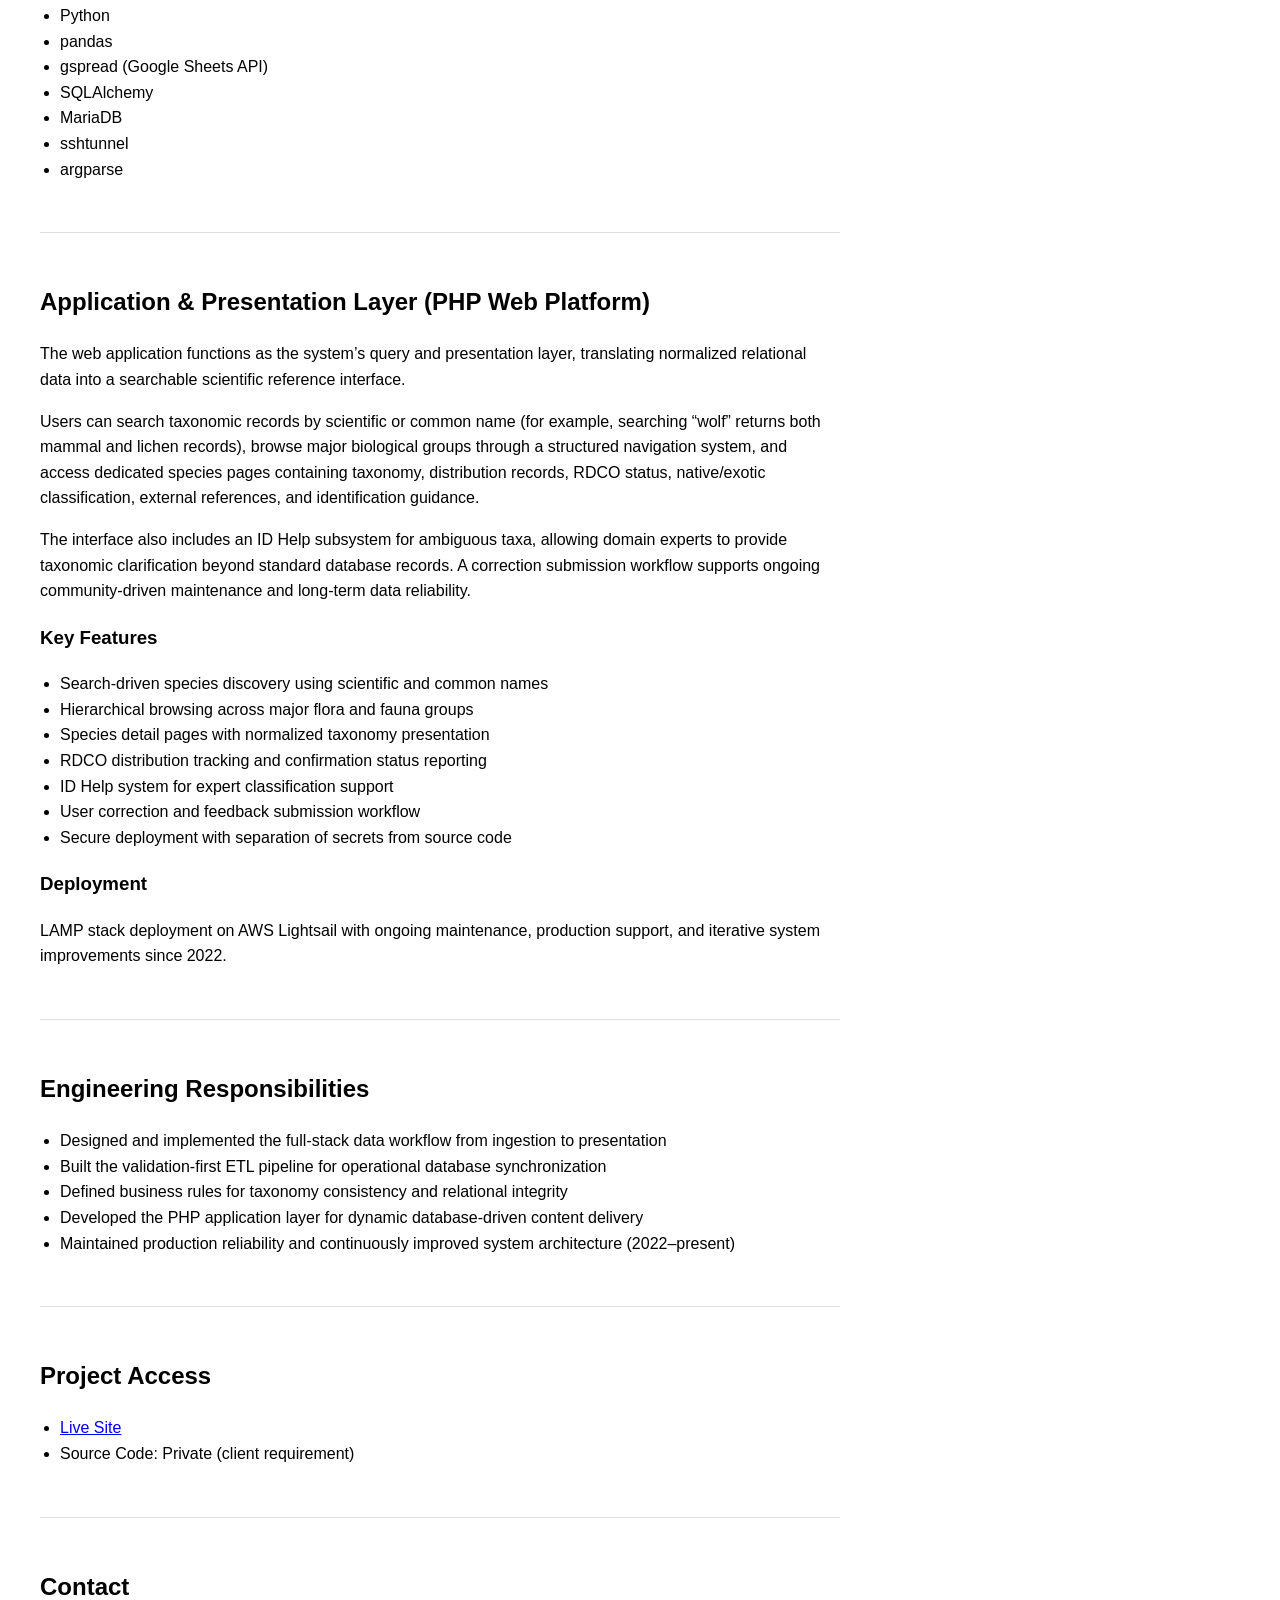
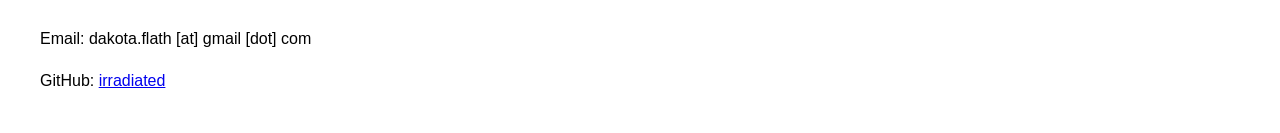
==== commit 693b8d9b: "Update index.html" ====
--- a/index.html
+++ b/index.html
@@ -3,70 +3,165 @@
 <head>
     <meta charset="UTF-8">
     <meta name="viewport" content="width=device-width, initial-scale=1.0">
-    <title>Dakota Flath - Portfolio</title>
+    <title>Dakota Flath - Engineering Portfolio</title>
     <link rel="stylesheet" href="style.css">
 </head>
 <body>
 
 <header>
     <h1>Dakota Flath</h1>
-    <p>Junior Developer (CIS)</p>
+    <p>Junior Developer (CIS) — Full-Stack Data Systems Engineering</p>
 </header>
+
 <hr class="section-divider">
 
-<section id="rdco-checklist">
-    <h2>RDCO Biodiversity Checklist: Full-Stack Application & ETL Pipeline</h2>
+<section id="overview">
+    <h2>RDCO Biodiversity Platform</h2>
 
     <p>
-        The <strong>RDCO Biodiversity Checklist</strong> is a comprehensive, full-stack system designed to manage, validate, and present a database of approximately 8,000 recorded flora and fauna species within the Central Okanagan region. Developed for the Central Okanagan Naturalists' Club (CONC), the project bridges the gap between raw data management and public accessibility.
+        The RDCO Biodiversity Checklist is a production data platform built to manage, validate, and present
+        approximately 8,000 species records for the Central Okanagan region of British Columbia. Rather than a simple
+        website, the project functions as a complete engineering system that transforms a continuously maintained
+        ecological dataset into a reliable public-facing reference tool for researchers, naturalists, and regional users.
     </p>
 
     <p>
-        The project consists of two major components working in tandem: a robust Python ETL (Extract-Transform-Load) command-line utility that sanitizes and synchronizes a master Google Sheets dataset, and a dynamic PHP-driven web application that provides a structured, searchable interface for both general reference and expert ecological use.
+        The system supports scientific-name and common-name search, hierarchical taxonomy browsing, species detail pages,
+        biological status tracking, identification assistance ("ID Help"), and correction submission workflows.
+        Each result page presents normalized taxonomy, RDCO confirmation status, naturalization data, external reference
+        links, regional distribution notes, and domain-specific identification guidance.
     </p>
 
-    <h3>System Architecture</h3>
     <p>
-        <strong>Google Sheets</strong> (Master Dataset) → <strong>Python CLI ETL Tool</strong> (Validation & pandas) → <strong>SSH Tunnel</strong> → <strong>MariaDB</strong> (Production Database) → <strong>PHP Web Application</strong> (Data Presentation)
+        The public interface is backed by a controlled ETL pipeline and relational database architecture that ensures
+        taxonomic consistency, validation of controlled vocabularies, and safe operational updates by non-technical users.
+    </p>
+</section>
+
+<hr class="section-divider">
+
+<section id="architecture">
+    <h2>System Architecture</h2>
+
+    <p>
+        Google Sheets (Authoritative Dataset)
+        → Python ETL & Validation Pipeline
+        → MariaDB Relational Database
+        → PHP Application Layer
+        → Search + Taxonomy + ID Help Web Interface
     </p>
 
-    <h3>Web Application & Interface Features</h3>
     <p>
-        The frontend provides an intuitive but deeply detailed way to explore biological classifications, built with a focus on usability and accurate data representation.
+        The engineering goal is controlled transformation of semi-structured biological records into a normalized,
+        searchable biodiversity knowledge base.
     </p>
+</section>
+
+<hr class="section-divider">
+
+<section id="etl">
+    <h2>Data Ingestion & Validation Layer (Python ETL System)</h2>
+
+    <p>
+        The ETL pipeline acts as the system’s control plane. It governs how raw spreadsheet data is extracted,
+        validated, transformed, and safely committed into the production MariaDB database.
+    </p>
+
+    <h3>Core Responsibilities</h3>
     <ul>
-        <li><strong>Taxonomic Navigation:</strong> A persistent sidebar allowing users to browse species by biological groups, sorted in ascending taxonomic order from primitive (Misc. Unicellulars, Algae) to complex (Birds, Mammals).</li>
-        <li><strong>Advanced Search & Querying:</strong> A robust global search that parses scientific and common names, returning categorized results divided into "ID Help Results" (taxonomic rank breakdowns with reference texts) and "Taxa Results."</li>
-        <li><strong>Aggregated Data Dashboards:</strong> A "Groups & Totals" view that calculates and displays the total number of species per biological group, categorized by their local observation status (Confirmed, Probable, To Be Determined).</li>
-        <li><strong>Detailed Species Profiles:</strong> Individual taxon pages displaying full hierarchical taxonomy (Phylum, Class, Order, Family), RDCO Status, Naturalization, and local distribution notes.</li>
-        <li><strong>Dynamic External Integration:</strong> Auto-generated contextual links to external ecological databases like iNaturalist and E-Fauna BC based on the current species profile.</li>
-        <li><strong>Contextual User Feedback:</strong> General contact forms as well as taxon-specific "Submit a Correction" forms embedded directly on species pages to facilitate crowd-sourced database corrections from experts.</li>
+        <li>Connects to Google Sheets using gspread API integration</li>
+        <li>Processes and transforms ~8,000 structured biological records using pandas</li>
+        <li>Enforces primary key uniqueness and schema consistency</li>
+        <li>Validates field constraints, taxonomy groups, and controlled status codes</li>
+        <li>Prevents invalid writes through strict pre-commit validation gates</li>
+        <li>Performs secure remote database updates through SSH tunneling</li>
+        <li>Executes atomic refresh workflow using truncate-and-replace strategy</li>
     </ul>
 
-    <h3>Data Pipeline & Integrity (Python ETL)</h3>
-    <p>
-        To ensure data consistency before it reaches the live website, I built a production-style CLI utility to handle the ingestion and synchronization of the master dataset. Designed for non-technical users, it provides a guided workflow with real-time progress indicators.
-    </p>
+    <h3>Operational Design</h3>
     <ul>
-        <li><strong>Data Extraction:</strong> Connects to the Google Sheets API via <code>gspread</code> to pull structured record updates.</li>
-        <li><strong>Strict Validation Layer:</strong> Uses <code>pandas</code> to enforce primary key uniqueness, field character limits, schema consistency, and controlled vocabulary constraints (e.g., status codes, group types) before any database write operations. Custom exception handling provides precise feedback on validation failures.</li>
-        <li><strong>Secure Database Operations:</strong> Establishes a secure SSH tunnel to the remote AWS server and performs an atomic database refresh using a truncate-and-replace strategy via SQLAlchemy.</li>
-        <li><strong>Automated Backups:</strong> Triggers automated database backups following successful synchronization updates.</li>
+        <li>CLI execution modes for verify, update, statistics, and system help</li>
+        <li>Real-time status feedback and progress indicators for operators</li>
+        <li>Automated backup generation after successful synchronization</li>
+        <li>Designed for safe execution by non-technical staff through guided workflows</li>
+        <li>Custom exception handling for precise validation failure reporting</li>
     </ul>
 
     <h3>Tech Stack</h3>
     <ul>
-        <li><strong>Frontend:</strong> HTML5, CSS3, JavaScript, Bootstrap</li>
-        <li><strong>Backend:</strong> PHP</li>
-        <li><strong>Database:</strong> MariaDB / MySQL</li>
-        <li><strong>Data Pipeline:</strong> Python, pandas, gspread (Google Sheets API), SQLAlchemy, sshtunnel, argparse</li>
-        <li><strong>Deployment & Infrastructure:</strong> LAMP stack on AWS Lightsail</li>
+        <li>Python</li>
+        <li>pandas</li>
+        <li>gspread (Google Sheets API)</li>
+        <li>SQLAlchemy</li>
+        <li>MariaDB</li>
+        <li>sshtunnel</li>
+        <li>argparse</li>
+    </ul>
+</section>
+
+<hr class="section-divider">
+
+<section id="web-system">
+    <h2>Application & Presentation Layer (PHP Web Platform)</h2>
+
+    <p>
+        The web application functions as the system’s query and presentation layer, translating normalized relational
+        data into a searchable scientific reference interface.
+    </p>
+
+    <p>
+        Users can search taxonomic records by scientific or common name (for example, searching “wolf” returns both
+        mammal and lichen records), browse major biological groups through a structured navigation system, and access
+        dedicated species pages containing taxonomy, distribution records, RDCO status, native/exotic classification,
+        external references, and identification guidance.
+    </p>
+
+    <p>
+        The interface also includes an ID Help subsystem for ambiguous taxa, allowing domain experts to provide
+        taxonomic clarification beyond standard database records. A correction submission workflow supports ongoing
+        community-driven maintenance and long-term data reliability.
+    </p>
+
+    <h3>Key Features</h3>
+    <ul>
+        <li>Search-driven species discovery using scientific and common names</li>
+        <li>Hierarchical browsing across major flora and fauna groups</li>
+        <li>Species detail pages with normalized taxonomy presentation</li>
+        <li>RDCO distribution tracking and confirmation status reporting</li>
+        <li>ID Help system for expert classification support</li>
+        <li>User correction and feedback submission workflow</li>
+        <li>Secure deployment with separation of secrets from source code</li>
     </ul>
 
-    <h3>Project Links</h3>
+    <h3>Deployment</h3>
+    <p>
+        LAMP stack deployment on AWS Lightsail with ongoing maintenance, production support, and iterative system
+        improvements since 2022.
+    </p>
+</section>
+
+<hr class="section-divider">
+
+<section id="responsibilities">
+    <h2>Engineering Responsibilities</h2>
+
     <ul>
-        <li><a href="https://rdcochecklist.info" target="_blank">Live Web Application</a></li>
-        <li><em>Source Code: Private (Client requirement, but architecture details available upon request)</em></li>
+        <li>Designed and implemented the full-stack data workflow from ingestion to presentation</li>
+        <li>Built the validation-first ETL pipeline for operational database synchronization</li>
+        <li>Defined business rules for taxonomy consistency and relational integrity</li>
+        <li>Developed the PHP application layer for dynamic database-driven content delivery</li>
+        <li>Maintained production reliability and continuously improved system architecture (2022–present)</li>
+    </ul>
+</section>
+
+<hr class="section-divider">
+
+<section id="links">
+    <h2>Project Access</h2>
+
+    <ul>
+        <li><a href="https://rdcochecklist.info" target="_blank">Live Site</a></li>
+        <li>Source Code: Private (client requirement)</li>
     </ul>
 </section>
 
@@ -79,4 +174,4 @@
 </section>
 
 </body>
-</html>+</html>
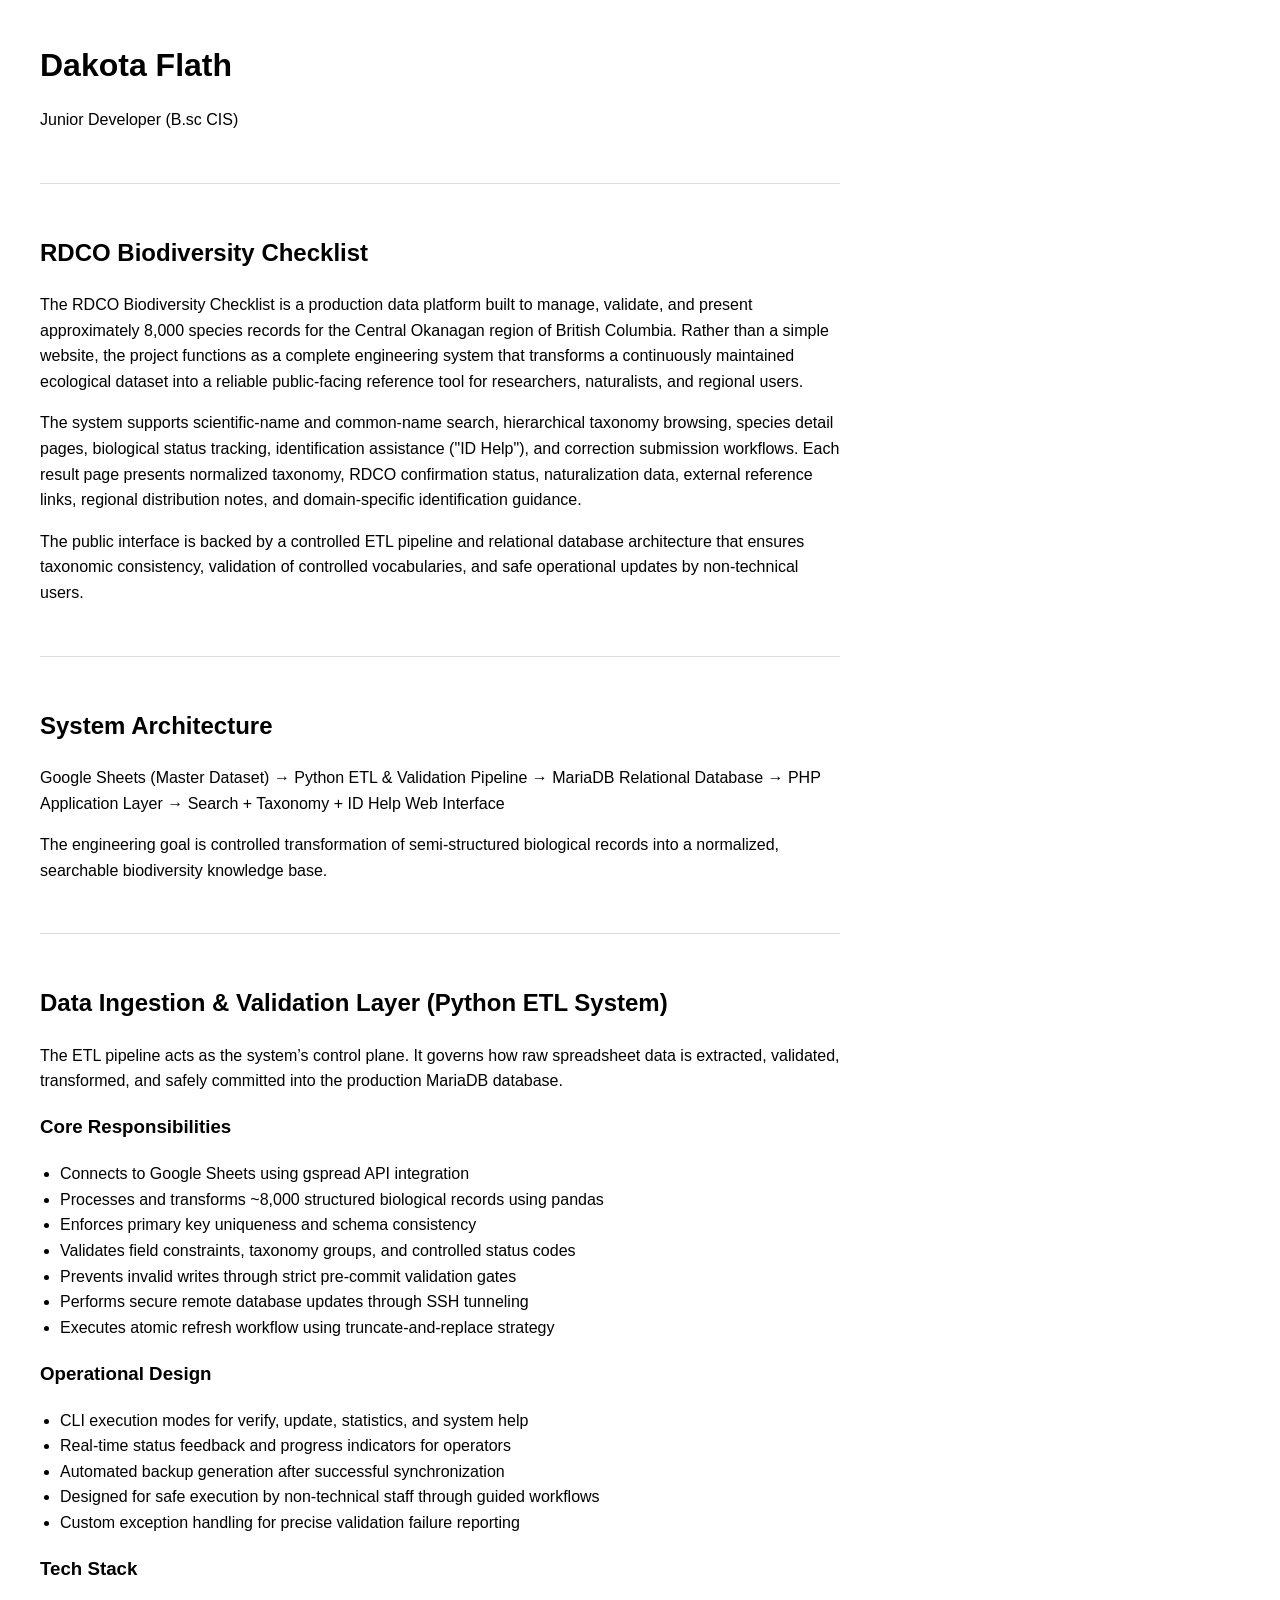
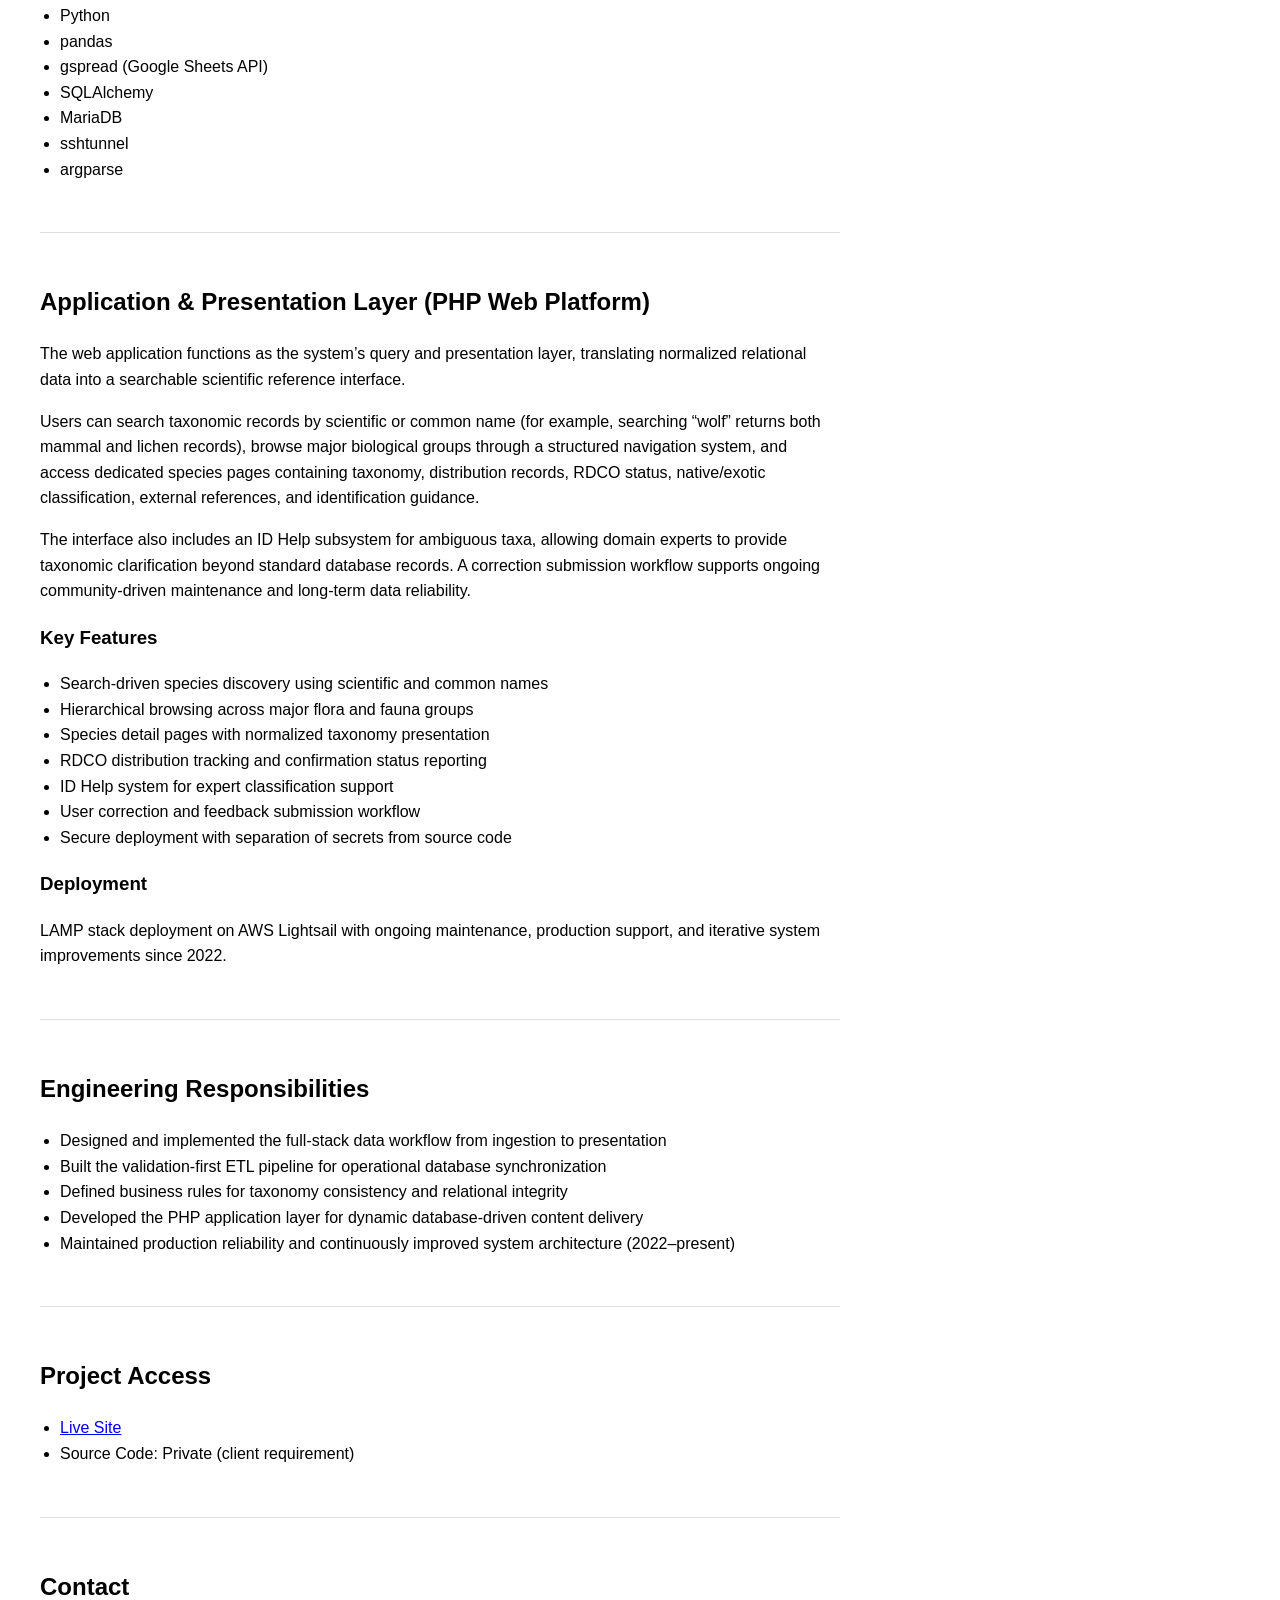
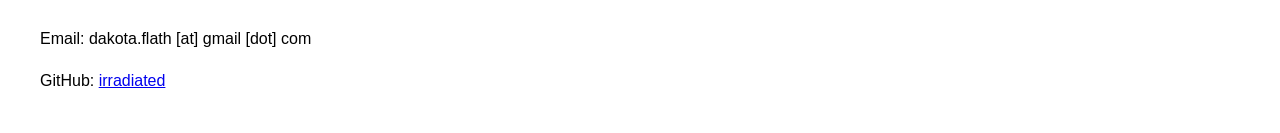
==== commit 952ca995: "Update index.html and delete index3.html Refine homepage copy and remove duplicate page. Changes inc" ====
--- a/index.html
+++ b/index.html
@@ -3,20 +3,20 @@
 <head>
     <meta charset="UTF-8">
     <meta name="viewport" content="width=device-width, initial-scale=1.0">
-    <title>Dakota Flath - Engineering Portfolio</title>
+    <title>Dakota Flath - Portfolio</title>
     <link rel="stylesheet" href="style.css">
 </head>
 <body>
 
 <header>
     <h1>Dakota Flath</h1>
-    <p>Junior Developer (CIS) — Full-Stack Data Systems Engineering</p>
+    <p>Junior Developer (B.sc CIS)</p>
 </header>
 
 <hr class="section-divider">
 
 <section id="overview">
-    <h2>RDCO Biodiversity Platform</h2>
+    <h2>RDCO Biodiversity Checklist</h2>
 
     <p>
         The RDCO Biodiversity Checklist is a production data platform built to manage, validate, and present
@@ -44,7 +44,7 @@
     <h2>System Architecture</h2>
 
     <p>
-        Google Sheets (Authoritative Dataset)
+        Google Sheets (Master Dataset)
         → Python ETL & Validation Pipeline
         → MariaDB Relational Database
         → PHP Application Layer
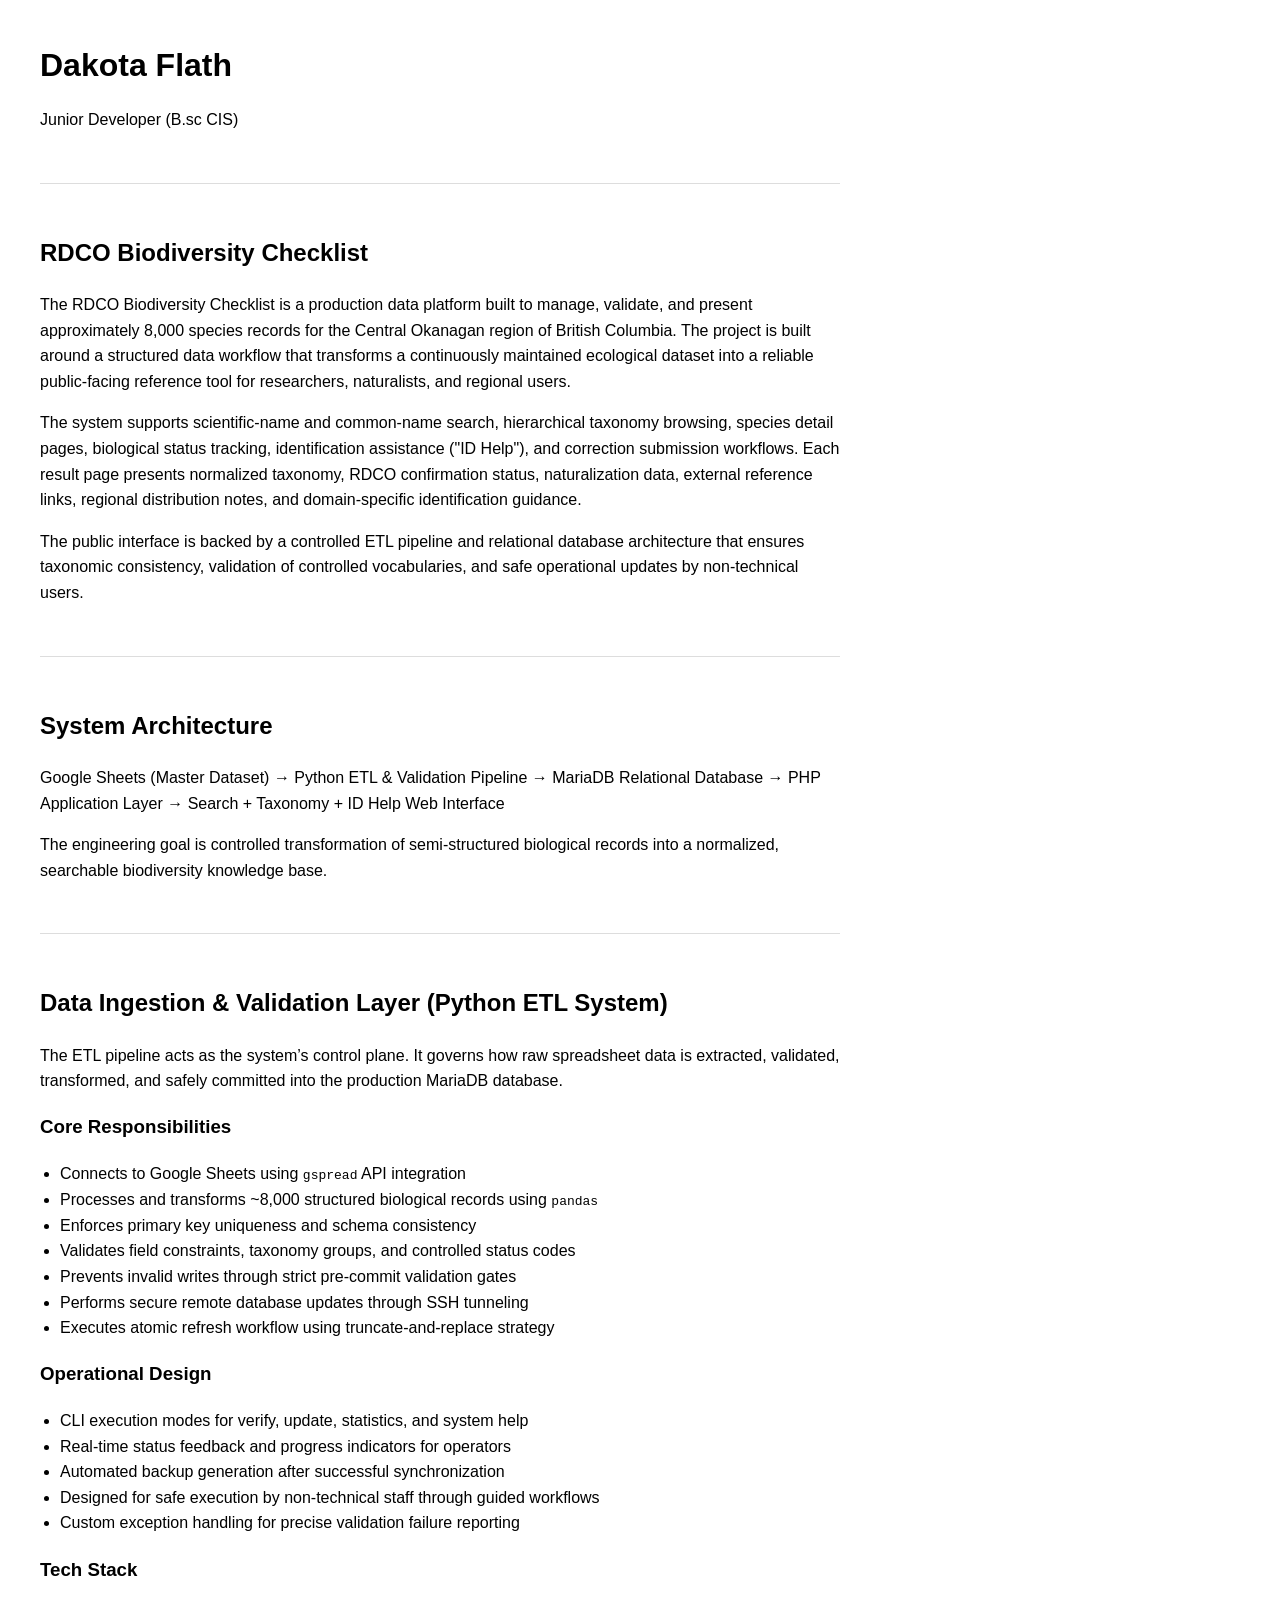
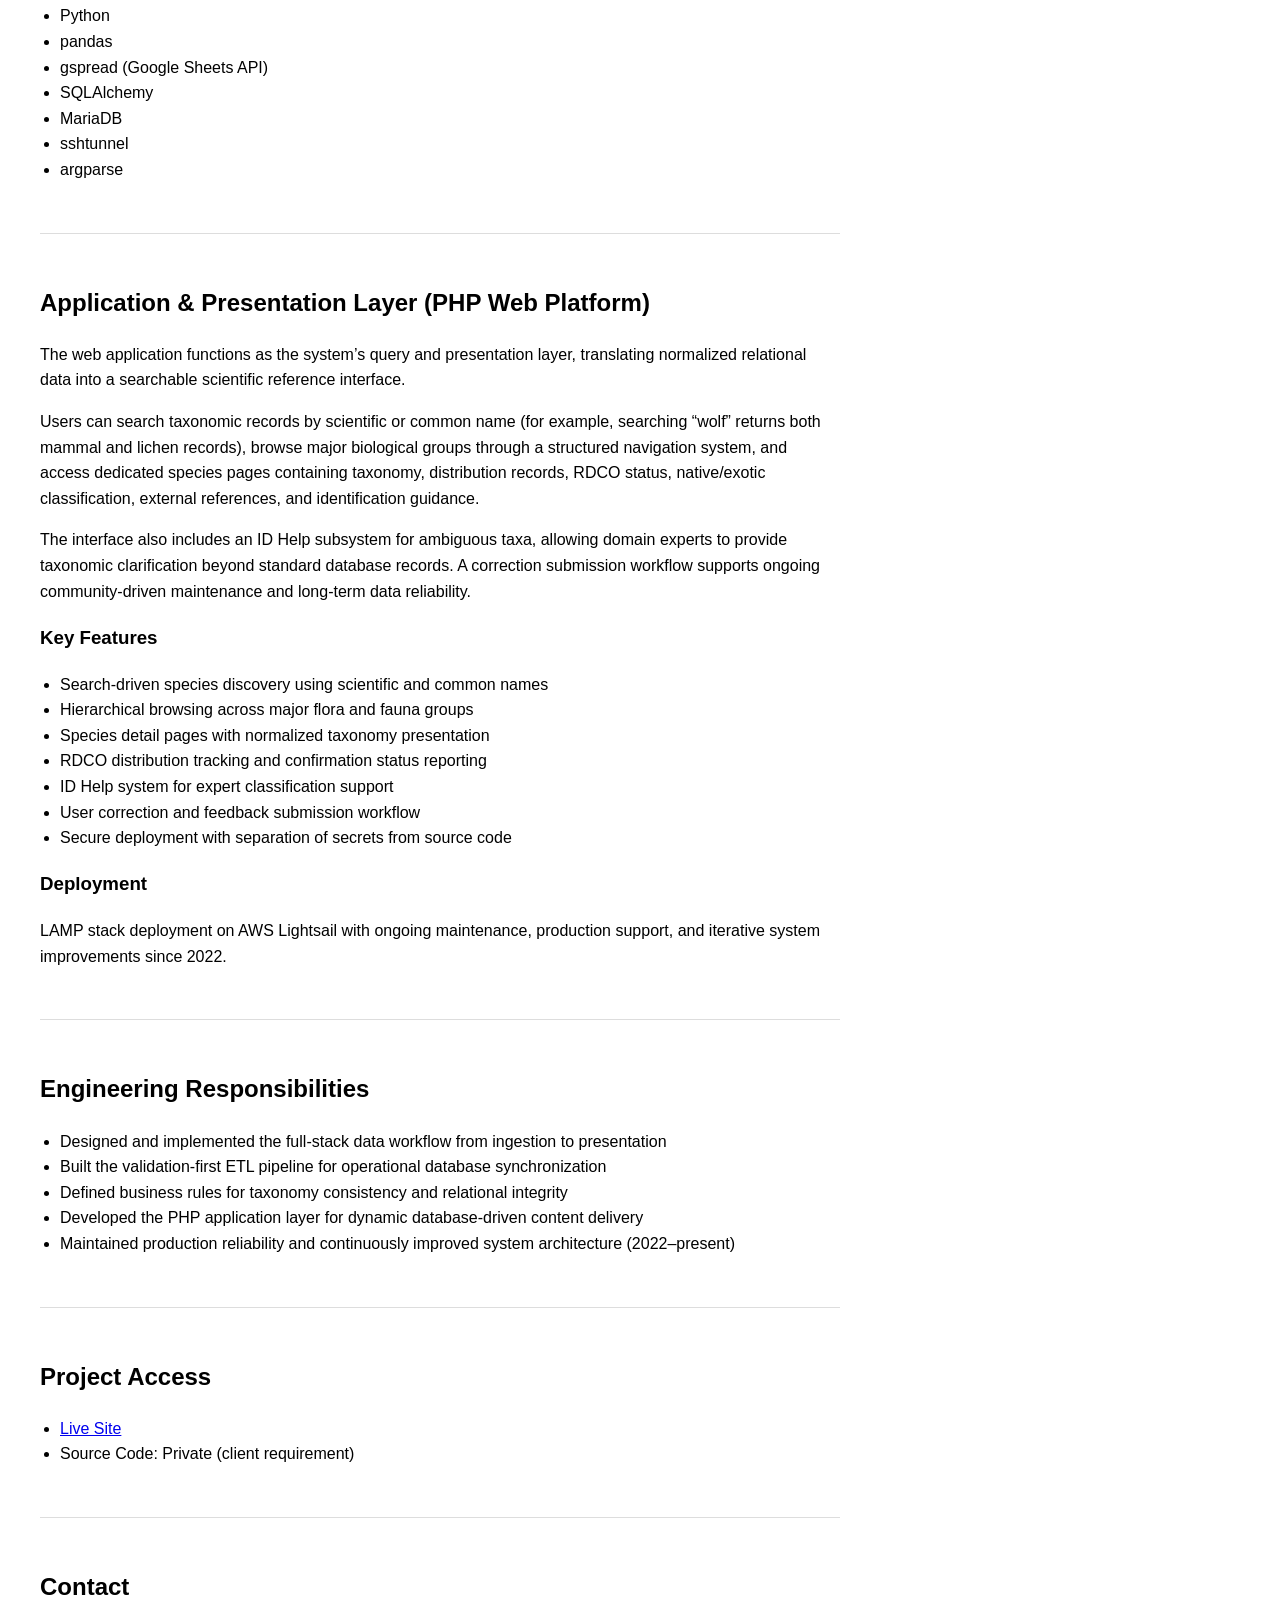
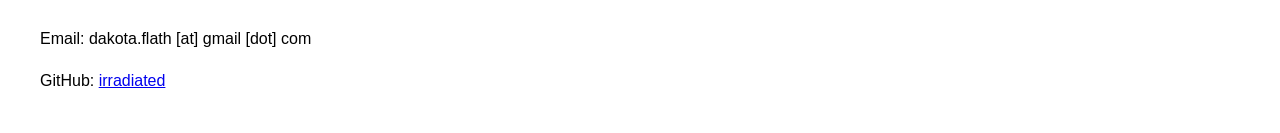
==== commit cddeae3d: "Update index.html" ====
--- a/index.html
+++ b/index.html
@@ -20,9 +20,9 @@
 
     <p>
         The RDCO Biodiversity Checklist is a production data platform built to manage, validate, and present
-        approximately 8,000 species records for the Central Okanagan region of British Columbia. Rather than a simple
-        website, the project functions as a complete engineering system that transforms a continuously maintained
-        ecological dataset into a reliable public-facing reference tool for researchers, naturalists, and regional users.
+        approximately 8,000 species records for the Central Okanagan region of British Columbia. 
+        The project is built around a structured data workflow that transforms a continuously maintained ecological dataset 
+        into a reliable public-facing reference tool for researchers, naturalists, and regional users.
     </p>
 
     <p>
@@ -69,8 +69,8 @@
 
     <h3>Core Responsibilities</h3>
     <ul>
-        <li>Connects to Google Sheets using gspread API integration</li>
-        <li>Processes and transforms ~8,000 structured biological records using pandas</li>
+        <li>Connects to Google Sheets using <code>gspread</code> API integration</li>
+        <li>Processes and transforms ~8,000 structured biological records using <code>pandas</code></li>
         <li>Enforces primary key uniqueness and schema consistency</li>
         <li>Validates field constraints, taxonomy groups, and controlled status codes</li>
         <li>Prevents invalid writes through strict pre-commit validation gates</li>
